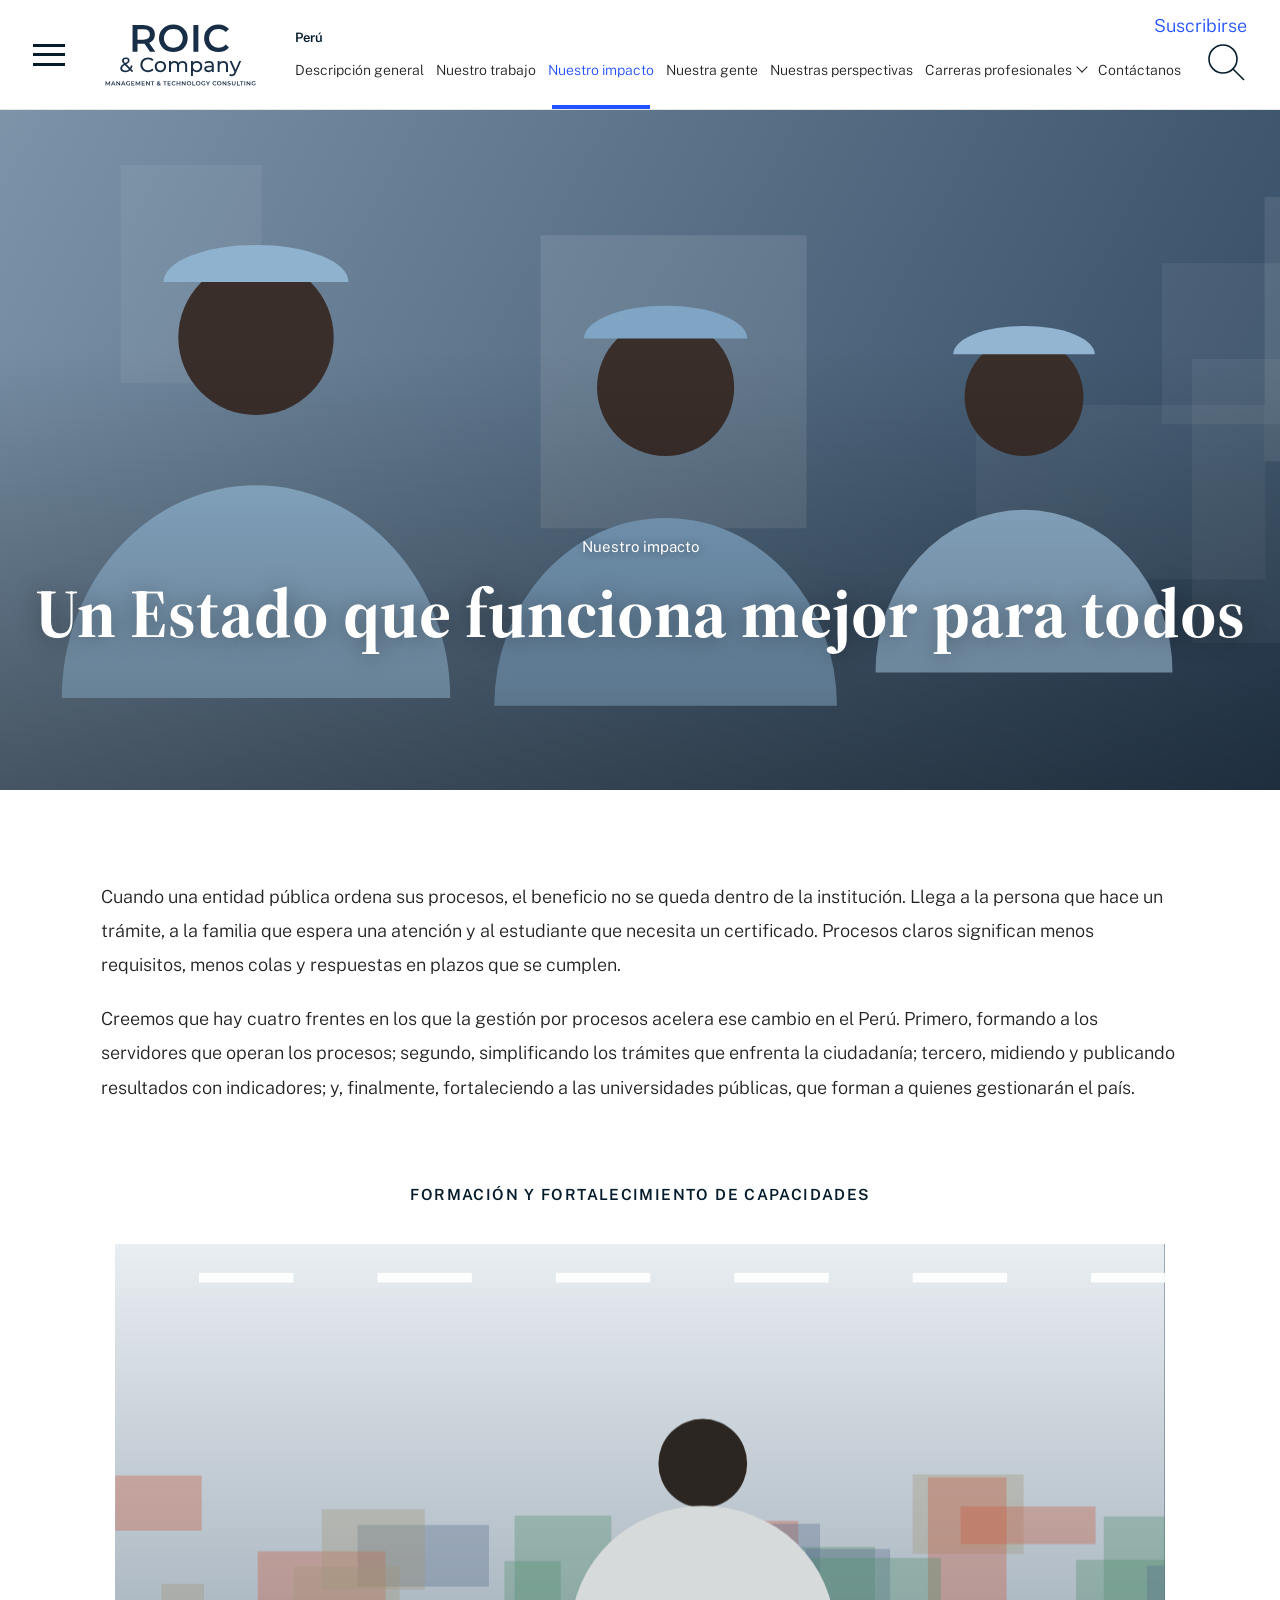
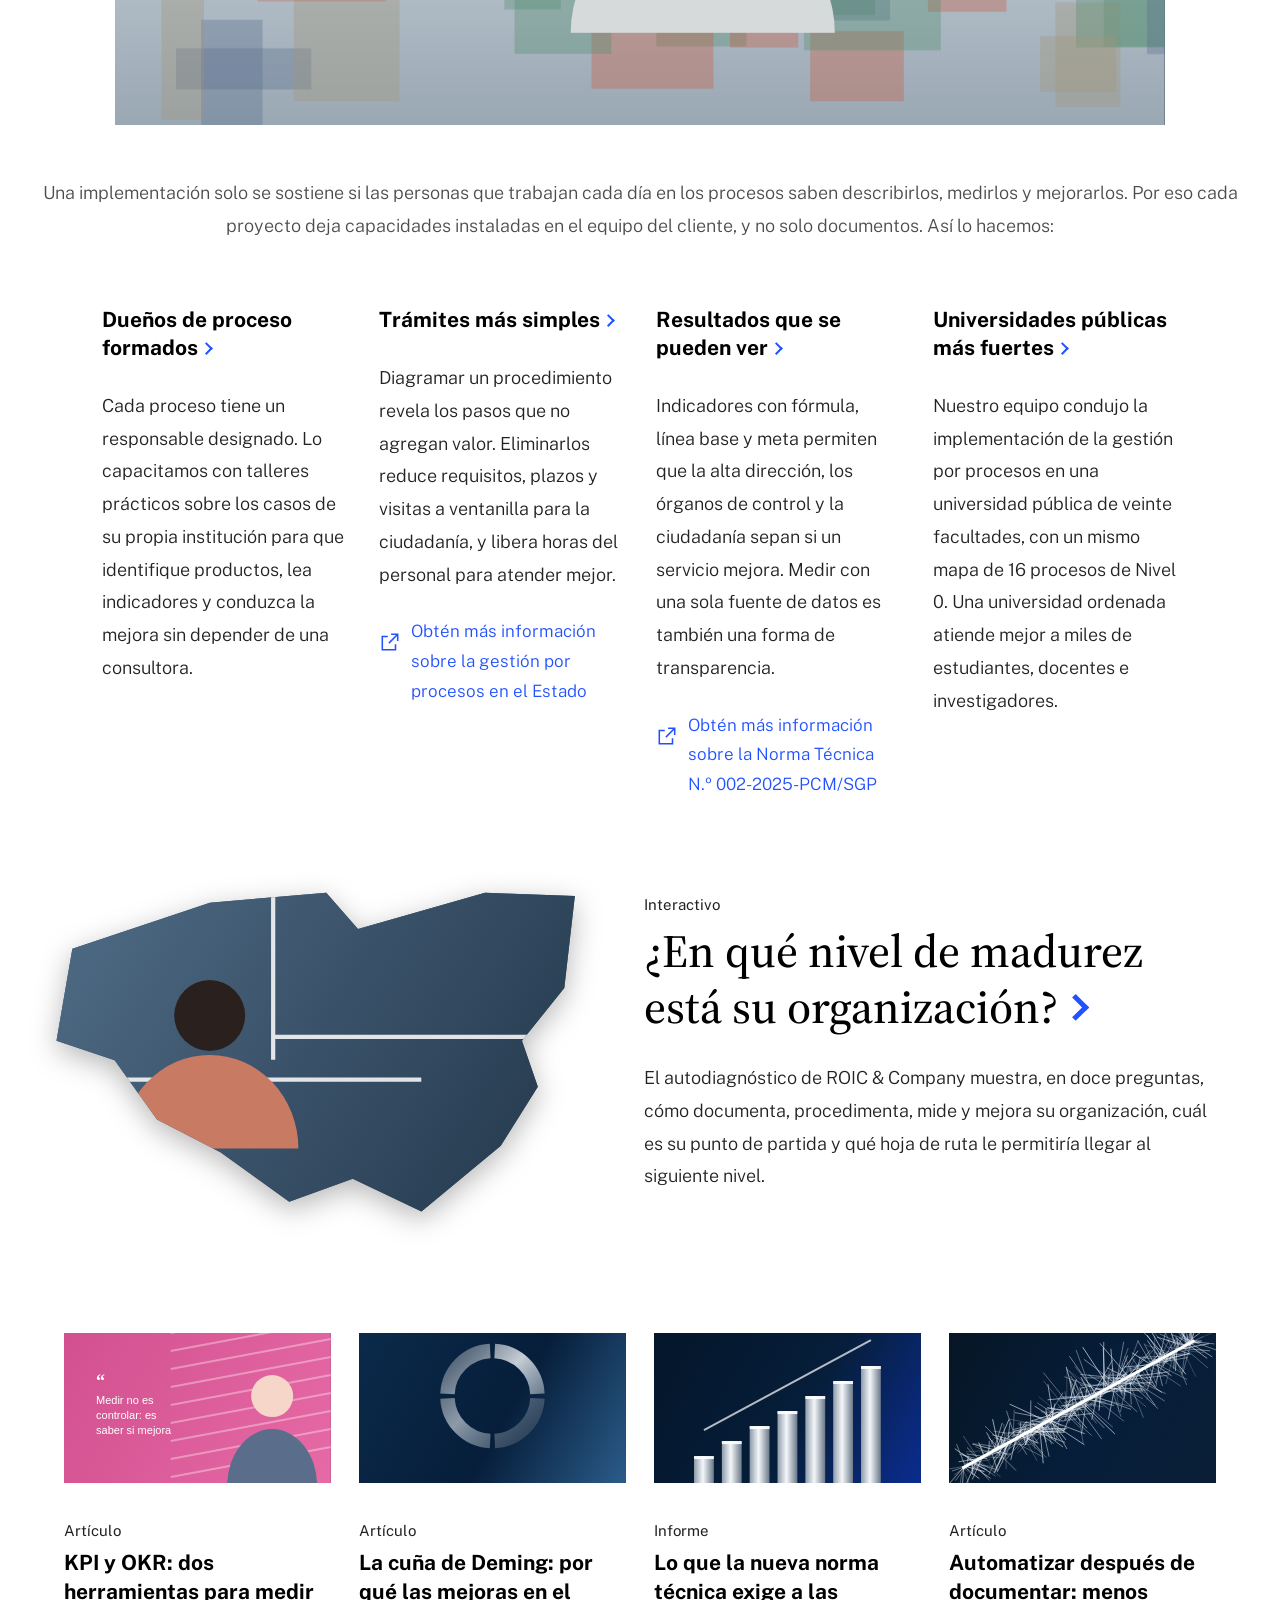
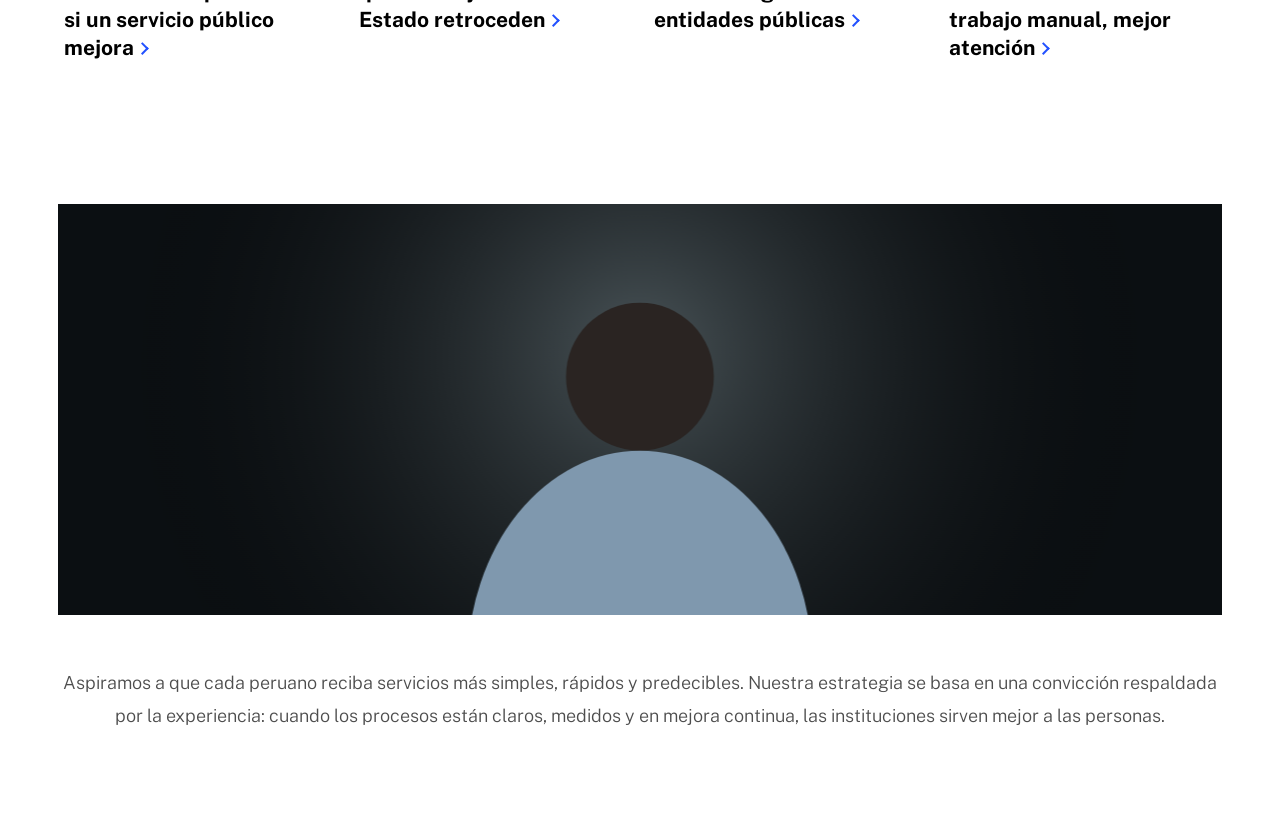
==== impacto.html @ 3f9416e4 "Perfil de cada integrante del equipo y apellidos corregidos - persona.html?p=<id>: página de perfil " ====
<!doctype html>
<html lang="es">
<head>
<meta charset="utf-8">
<meta name="viewport" content="width=device-width,initial-scale=1,viewport-fit=cover">
<title>Nuestro impacto · ROIC &amp; Company</title>
<meta name="description" content="ROIC &amp; Company, Management &amp; Technology Consulting: gestión por procesos para entidades públicas y empresas privadas en el Perú. Documentar, procedimentar, medir y mejorar.">
<meta name="theme-color" content="#FFFFFF">
<meta property="og:type" content="website">
<meta property="og:image" content="media/roic-logo.png">
<meta property="og:locale" content="es_PE">
<meta property="og:title" content="ROIC &amp; Company Group in the Perú">
<meta property="og:description" content="Gestión por procesos para entidades públicas y empresas privadas en el Perú.">
<link rel="icon" type="image/svg+xml" href="media/roic-icono.svg">
<link rel="icon" type="image/png" sizes="256x256" href="media/roic-icono.png">
<link rel="apple-touch-icon" href="media/roic-icono.png">
<link rel="preconnect" href="https://fonts.googleapis.com">
<link rel="preconnect" href="https://fonts.gstatic.com" crossorigin>
<link rel="stylesheet" href="https://fonts.googleapis.com/css2?family=Source+Serif+4:opsz,wght@8..60,400;8..60,600;8..60,700&family=Public+Sans:wght@300;400;500;600;700&display=swap">
<style>
/* Layout: corporate overview page. White sticky header with country label and section tabs; full-bleed video hero; centered intro; feature story; four-card row; people grid on grey. Single light look by design. */
:root{
  --ink:#051C2C; --text:#222222; --muted:#4D4D4D; --line:#E6E6E6;
  --blue:#2251FF; --grey:#F0F0F0; --white:#FFFFFF;
  --serif:"Source Serif 4",Georgia,"Times New Roman",serif;
  --sans:"Public Sans","Helvetica Neue",Arial,sans-serif;
  --hdr:110px;
  color-scheme:light;
}
*,*::before,*::after{box-sizing:border-box}
html{scroll-behavior:smooth;scroll-padding-top:var(--hdr)}
body{margin:0;background:var(--white);color:var(--text);font-family:var(--sans);font-size:18px;line-height:1.6;-webkit-font-smoothing:antialiased}
a{color:inherit;text-decoration:none}
h1,h2,h3,p{margin:0}
ul{margin:0;padding:0;list-style:none}
button{font:inherit;color:inherit;background:none;border:0;cursor:pointer;padding:0}
img{max-width:100%;display:block}
[hidden]{display:none!important}
:focus-visible{outline:2px solid var(--blue);outline-offset:3px}
.vh{position:absolute!important;width:1px;height:1px;overflow:hidden;clip:rect(0 0 0 0);white-space:nowrap}
.chev-r{display:inline-block;width:.42em;height:.42em;border-top:.13em solid var(--blue);border-right:.13em solid var(--blue);transform:rotate(45deg);margin-left:.18em;vertical-align:.12em}

/* ---------- Header ---------- */
.hdr{position:sticky;top:env(safe-area-inset-top,0px);z-index:50;background:var(--white);height:var(--hdr);border-bottom:1px solid var(--line)}
.hdr-in{height:100%;display:flex;align-items:stretch;padding-inline:clamp(16px,2.6vw,40px);gap:clamp(16px,3vw,56px)}
.burger{align-self:center;width:32px;height:22px;position:relative;flex:0 0 32px}
.burger span,.burger::before,.burger::after{content:"";position:absolute;left:0;right:0;height:3px;background:var(--ink)}
.burger::before{top:0}.burger span{top:9.5px}.burger::after{bottom:0}
.logo{align-self:center;font-family:var(--serif);font-weight:500;color:var(--ink);line-height:.98;font-size:29px;letter-spacing:-.01em;flex:0 0 auto}
.logo span{display:block}
.logo span+span{padding-left:.9em}
.nav{display:flex;flex-direction:column;justify-content:flex-end;min-width:0}
.country{font-size:13px;font-weight:600;color:var(--ink);margin-bottom:6px}
.tabs{display:flex;gap:clamp(14px,2vw,30px)}
.tabs>li{position:relative}
.tabs a,.tabs>li>button{display:inline-flex;align-items:center;gap:6px;padding:4px 0 28px;font-size:18px;font-weight:300;color:var(--text);white-space:nowrap;position:relative}
.tabs a:hover,.tabs>li>button:hover{color:var(--blue)}
.tabs a[aria-current="page"]{color:var(--blue)}
.tabs a[aria-current="page"]::after{content:"";position:absolute;left:4px;right:4px;bottom:0;height:4px;background:var(--blue)}
.dn{width:8px;height:8px;border-right:1.4px solid currentColor;border-bottom:1.4px solid currentColor;transform:translateY(-3px) rotate(45deg)}
.drop{position:absolute;top:100%;left:0;background:var(--white);border:1px solid var(--line);box-shadow:0 12px 30px rgba(0,0,0,.12);min-width:240px;padding:10px 0}
.drop a{display:block;padding:10px 20px;font-size:16px}
.drop a:hover{background:var(--grey)}
.util{margin-left:auto;display:flex;flex-direction:column;align-items:flex-end;justify-content:space-between;padding-block:12px 18px}
.util .acct{font-size:18px;color:var(--blue);font-weight:300}
.util .acct a:hover{text-decoration:underline}
.search-btn svg{width:42px;height:42px;stroke:var(--ink);stroke-width:1.6;fill:none}
@media (max-width:1660px){.tabs{gap:16px}.tabs a,.tabs>li>button{font-size:15.5px}}
@media (max-width:1460px){.tabs{gap:12px}.tabs a,.tabs>li>button{font-size:14px}}
@media (max-width:1279px){.nav,.util .acct{display:none}:root{--hdr:84px}.util{justify-content:center}.search-btn svg{width:32px;height:32px}.logo{font-size:25px}}

/* side menu */
.side{position:fixed;inset:0;z-index:80;display:flex}
.side-panel{width:min(420px,100%);height:100%;overflow-y:auto;background:var(--white);padding:28px clamp(20px,3vw,40px) 40px;box-shadow:20px 0 60px rgba(0,0,0,.2)}
.side-scrim{flex:1;background:rgba(5,28,44,.5)}
.side-x{font-size:34px;line-height:1;color:var(--ink);margin-bottom:24px}
.side h2{font-size:13px;font-weight:600;letter-spacing:.12em;text-transform:uppercase;color:var(--muted);margin:26px 0 8px}
.side a{display:block;padding:9px 0;font-size:20px;font-weight:300;border-bottom:1px solid var(--line)}
.side a:hover{color:var(--blue)}

/* search */
.srch{position:fixed;inset:0;z-index:90;background:rgba(255,255,255,.98);padding:clamp(24px,6vw,80px) clamp(16px,6vw,120px);overflow-y:auto}
.srch-top{display:flex;gap:16px;align-items:center;border-bottom:2px solid var(--ink);max-width:1000px;margin-inline:auto}
.srch input{flex:1;min-width:0;border:0;outline:0;font:400 clamp(26px,4vw,44px)/1.3 var(--serif);color:var(--ink);padding:10px 0;background:transparent}
.srch-x{font-size:40px;line-height:1;color:var(--ink)}
.srch ul{max-width:1000px;margin:24px auto 0;display:grid;gap:4px}
.srch li a{display:block;padding:14px 0;border-bottom:1px solid var(--line)}
.srch li a b{display:block;font:600 22px/1.3 var(--serif);color:var(--ink)}
.srch li a span{font-size:15px;color:var(--muted)}
.srch li a:hover b{color:var(--blue)}
.srch .none{max-width:1000px;margin:24px auto 0;color:var(--muted)}

/* ---------- Hero ---------- */
.hero{position:relative;height:calc(100vh - var(--hdr));min-height:520px;max-height:960px;overflow:hidden;color:#fff;
  background:#0B2A3C linear-gradient(160deg,#173F57 0%,#0B2A3C 45%,#051C2C 100%)}
.hero video{position:absolute;inset:0;width:100%;height:100%;object-fit:cover}
.hero::after{content:"";position:absolute;inset:0;background:linear-gradient(180deg,rgba(0,0,0,.05) 30%,rgba(0,0,0,.42) 100%);pointer-events:none}
.hero-txt{position:absolute;left:0;right:0;bottom:clamp(80px,11vh,120px);z-index:1;text-align:center;padding-inline:16px}
.hero-txt p{font-size:clamp(15px,1.2vw,18px);font-weight:400;text-shadow:0 1px 8px rgba(0,0,0,.4)}
.hero-txt h1{font-family:var(--serif);font-weight:700;font-size:clamp(52px,7vw,104px);line-height:1.06;letter-spacing:-.01em;margin-top:6px;text-shadow:0 2px 24px rgba(0,0,0,.35)}
.down{position:absolute;left:clamp(16px,10.5vw,190px);bottom:clamp(40px,7vh,64px);z-index:1;width:44px;height:52px}
.down svg{width:100%;height:100%;stroke:#fff;stroke-width:3;fill:none;stroke-linecap:round}
.pause{position:absolute;right:clamp(16px,2.2vw,40px);bottom:clamp(20px,4vh,40px);z-index:2;width:44px;height:44px;border-radius:50%;background:var(--blue);display:grid;place-items:center}
.pause i{display:block;width:14px;height:16px;border-left:5px solid #fff;border-right:5px solid #fff}
.pause.play i{width:0;height:0;border-left:15px solid #fff;border-top:9px solid transparent;border-bottom:9px solid transparent;border-right:0;margin-left:4px}
.pause .tip{position:absolute;right:-4px;bottom:calc(100% + 14px);background:#fff;color:var(--ink);font-size:20px;font-weight:300;white-space:nowrap;padding:12px 24px;opacity:0;transform:translateY(4px);transition:opacity .2s,transform .2s;pointer-events:none}
.pause .tip::after{content:"";position:absolute;right:18px;top:100%;border:8px solid transparent;border-top-color:#fff}
.pause:hover .tip,.pause:focus-visible .tip{opacity:1;transform:none}

/* ---------- Intro ---------- */
.intro{padding:clamp(48px,6vw,64px) 16px clamp(64px,8vw,110px)}
.intro p{max-width:1070px;margin-inline:auto;font-size:clamp(18px,1.45vw,21px);line-height:1.9;font-weight:300;color:var(--text)}

/* ---------- Feature ---------- */
.label{text-align:center;font-size:clamp(15px,1.2vw,18px);font-weight:600;letter-spacing:.09em;text-transform:uppercase;color:var(--ink);margin-bottom:clamp(36px,4vw,56px)}
.feat{max-width:1560px;margin-inline:auto;padding-inline:clamp(16px,5vw,90px);display:grid;grid-template-columns:minmax(0,1fr) minmax(0,1fr);gap:clamp(24px,2.5vw,40px);align-items:start}
.media{position:relative;background:#173F57 linear-gradient(135deg,#2B5B78,#0B2A3C);aspect-ratio:745/430;overflow:hidden;max-width:100%}
.media img{position:absolute;inset:0;width:100%;height:100%;object-fit:cover}
.media .ph{position:absolute;inset:0;display:grid;place-items:center;color:rgba(255,255,255,.85);font-family:var(--serif);font-size:clamp(20px,2vw,30px);text-align:center;padding:16px}
.kind{font-size:15px;color:var(--text);margin-bottom:6px}
.feat h2{font-family:var(--serif);font-weight:700;font-size:clamp(34px,3.6vw,56px);line-height:1.2;color:#000}
.feat h2 a:hover{text-decoration:underline;text-decoration-thickness:2px;text-underline-offset:6px}

/* ---------- Cards ---------- */
.cards{max-width:1600px;margin:clamp(56px,6vw,90px) auto 0;padding:0 clamp(16px,5vw,96px) clamp(72px,8vw,110px);display:grid;grid-template-columns:repeat(4,minmax(0,1fr));gap:clamp(16px,2.2vw,40px)}
.card{padding:20px;margin:-20px;transition:box-shadow .25s;background:var(--white);display:flex;flex-direction:column}
.card:hover,.card.hl{box-shadow:0 6px 30px rgba(0,0,0,.12)}
.card .media{aspect-ratio:352/198}
.card .media .ph{font-size:clamp(17px,1.4vw,22px)}
.card .kind{margin-top:36px}
.card h3{font-family:var(--sans);font-weight:700;font-size:clamp(21px,1.6vw,26px);line-height:1.35;color:#000}
.card h3 a:hover{text-decoration:underline;text-underline-offset:4px}
.card p.sum{margin-top:22px;font-size:clamp(18px,1.3vw,21px);font-weight:300;line-height:1.9;color:var(--text)}

/* ---------- People ---------- */
.people{background:var(--grey);padding:clamp(48px,5vw,64px) clamp(16px,4.5vw,72px) clamp(64px,7vw,96px)}
.people .label{margin-bottom:clamp(32px,4vw,56px)}
.pgrid{max-width:1530px;margin-inline:auto;display:grid;grid-template-columns:repeat(2,minmax(0,1fr));gap:5px}
.person{background:var(--white);padding:clamp(28px,3vw,50px) clamp(20px,2.6vw,40px);display:grid;grid-template-columns:160px minmax(0,1fr);gap:clamp(20px,2vw,30px);align-items:start;transition:box-shadow .25s;position:relative}
.person:hover{box-shadow:0 8px 40px rgba(0,0,0,.14);z-index:1}
.avatar{width:160px;height:160px;border-radius:50%;overflow:hidden;background:#DCE3EA;position:relative;display:grid;place-items:center;font-family:var(--serif);font-weight:600;font-size:52px;color:var(--ink)}
.avatar img{position:absolute;inset:0;width:100%;height:100%;object-fit:cover}
.person h3{font-family:var(--serif);font-weight:700;font-size:clamp(28px,2.4vw,36px);line-height:1.15;color:#000;margin-top:2px}
.role{font-size:16px;font-weight:600;color:#000;margin-top:14px;line-height:1.55}
.person hr{width:76px;border:0;border-top:1px solid #CCC;margin:12px 0 18px}
.bio{font-size:16px;font-weight:300;color:var(--muted);line-height:1.6}
.soc{display:flex;gap:20px;margin-top:28px}
.soc a{width:40px;height:40px;border-radius:50%;background:#000;display:grid;place-items:center}
.soc a:hover{background:var(--blue)}
.soc svg{width:20px;height:20px;fill:none;stroke:#fff;stroke-width:1.5}
.soc svg.in{fill:#fff;stroke:none}

@media (max-width:1100px){.cards{grid-template-columns:repeat(2,minmax(0,1fr));row-gap:56px}}
@media (max-width:900px){.feat{grid-template-columns:minmax(0,1fr)}.pgrid{grid-template-columns:minmax(0,1fr)}}
@media (max-width:620px){.cards{grid-template-columns:minmax(0,1fr)}.person{grid-template-columns:minmax(0,1fr)}.avatar{width:120px;height:120px;font-size:40px}.card{margin:-12px;padding:12px}}
@media (max-width:620px){.hero-txt{bottom:120px}.down{bottom:36px;width:34px;height:42px}}
@media (prefers-reduced-motion:reduce){html{scroll-behavior:auto}*{transition:none!important}}

/* ---------- Nuestro trabajo ---------- */
.art{position:absolute;inset:0;width:100%;height:100%;display:block}
.wk-hero{position:relative;height:calc(100vh - var(--hdr));min-height:560px;max-height:960px;overflow:hidden;color:#fff;background:linear-gradient(110deg,#03111D 0%,#061E3A 45%,#0B2A8C 100%)}
.wk-hero video{position:absolute;inset:0;width:100%;height:100%;object-fit:cover}
.wk-txt{position:absolute;z-index:1;right:clamp(16px,10vw,186px);top:50%;transform:translateY(-46%);width:min(820px,calc(100% - 32px));text-align:right}
.wk-kick{font-size:clamp(15px,1.1vw,17px)}
.wk-txt h1{font-family:var(--serif);font-weight:700;font-size:clamp(44px,5.4vw,84px);line-height:1.15;letter-spacing:-.01em;margin-top:14px}
.wk-lead{font-size:clamp(18px,1.6vw,27px);font-weight:400;line-height:1.67;margin-top:18px}
.wk-down{display:inline-block;width:44px;height:52px;margin:clamp(40px,7vh,72px) 108px 0 0}
.wk-down svg{width:100%;height:100%;stroke:#fff;stroke-width:3;fill:none;stroke-linecap:round}
.pause.dark{background:#000}

.areas{padding-top:clamp(40px,4vw,56px)}
.agrid{max-width:1600px;margin-inline:auto;padding-inline:clamp(16px,2vw,32px);display:grid;grid-template-columns:repeat(2,minmax(0,1fr));gap:clamp(32px,3vw,56px) 40px;padding-bottom:clamp(56px,6vw,96px)}
.acard{padding:20px;transition:box-shadow .25s;background:#fff}
.acard:hover,.acard:first-child{box-shadow:0 10px 40px rgba(0,0,0,.13)}
.agrid:hover .acard:first-child:not(:hover){box-shadow:none}
.amedia,.fmedia{position:relative;display:block;overflow:hidden;background:#061E3A}
.amedia{aspect-ratio:745/443}
.amedia img,.fmedia img,.story img{position:absolute;inset:0;width:100%;height:100%;object-fit:cover}
.acard h3,.fcard h3{font-family:var(--sans);font-weight:600;color:#000;line-height:1.6}
.acard h3{font-size:clamp(22px,1.8vw,28px);margin-top:34px}
.acard h3 a:hover,.fcard h3 a:hover{text-decoration:underline;text-underline-offset:5px}
.acard p{margin-top:24px;font-size:clamp(18px,1.3vw,21px);font-weight:300;line-height:1.7;color:var(--text)}

.stories{padding-bottom:clamp(64px,7vw,104px)}
.sgrid{max-width:1020px;margin-inline:auto;padding-inline:16px;display:grid;grid-template-columns:repeat(2,minmax(0,1fr))}
.story{position:relative;aspect-ratio:1;overflow:hidden;display:grid;place-items:center;padding:clamp(20px,5vw,70px);background:#061E3A;text-align:center}
.story::after{content:"";position:absolute;inset:0;background:rgba(3,17,29,.35);transition:background-color .3s}
.story:hover::after{background:rgba(3,17,29,.15)}
.story span{position:relative;z-index:1;font-family:var(--serif);font-weight:700;font-size:clamp(22px,2.5vw,36px);line-height:1.38;color:#fff;text-shadow:0 2px 18px rgba(0,0,0,.45)}
.story:hover span{text-decoration:underline;text-decoration-thickness:2px;text-underline-offset:6px}

.feats{max-width:1560px;margin-inline:auto;padding:0 clamp(16px,2vw,32px) 40px}
.fgrid{display:grid;grid-template-columns:repeat(3,minmax(0,1fr));gap:40px}
.fmedia{aspect-ratio:484/270}
.fcard h3{font-size:clamp(22px,1.8vw,27px);margin-top:26px}
.fcard p{margin-top:20px;font-size:clamp(18px,1.3vw,22px);font-weight:300;line-height:1.85;color:var(--text)}
.endrule{border:0;border-top:1px solid #666;margin:70px 0 0}

@media (max-width:900px){
  .wk-txt{left:16px;right:16px;width:auto;text-align:left;top:auto;bottom:40px;transform:none}
  .wk-down{margin:28px 0 0}
  .agrid,.fgrid{grid-template-columns:minmax(0,1fr)}
  .acard:first-child{box-shadow:none}
}
@media (max-width:620px){.sgrid{grid-template-columns:minmax(0,1fr)}.acard{padding:0}.acard:hover{box-shadow:none}}

/* ---------- Nuestro impacto ---------- */
.im-hero{position:relative;height:calc(100vh - var(--hdr) - 110px);min-height:460px;max-height:720px;overflow:hidden;color:#fff;background:#4D6B86}
.im-hero img{position:absolute;inset:0;width:100%;height:100%;object-fit:cover}
.im-hero::after{content:"";position:absolute;inset:0;background:linear-gradient(180deg,rgba(0,0,0,0) 35%,rgba(0,0,0,.35) 100%)}
.im-txt{position:absolute;z-index:1;left:0;right:0;bottom:clamp(90px,15vh,130px);text-align:center;padding-inline:16px}
.im-txt p{font-size:clamp(15px,1.1vw,17px);text-shadow:0 1px 8px rgba(0,0,0,.4)}
.im-txt h1{font-family:var(--serif);font-weight:700;font-size:clamp(44px,5.4vw,84px);line-height:1.38;margin-top:6px;text-shadow:0 2px 24px rgba(0,0,0,.35)}
.im-intro{max-width:1110px;margin-inline:auto;padding:clamp(56px,7vw,90px) 16px clamp(56px,6vw,96px)}
.im-intro p{font-size:clamp(18px,1.4vw,21px);font-weight:300;line-height:1.9}
.im-intro p+p{margin-top:20px}
.im-block .label{margin-bottom:clamp(28px,3vw,44px)}
.im-wide{position:relative;max-width:1530px;margin-inline:auto;aspect-ratio:1530/700;overflow:hidden;background:#33475B}
.im-wide img,.im-video video,.shape-in img{position:absolute;inset:0;width:100%;height:100%;object-fit:cover}
@media (min-width:1600px){.im-wide{margin-inline:auto}}
.im-wide{width:calc(100% - 2*clamp(16px,9vw,174px))}
.im-cap{max-width:1500px;margin:clamp(32px,4vw,56px) auto 0;padding-inline:16px;text-align:center;font-size:clamp(18px,1.4vw,22px);font-weight:300;line-height:1.85;color:var(--muted)}
.im-cols{max-width:1560px;margin-inline:auto;padding:clamp(48px,5vw,90px) clamp(16px,8vw,150px) clamp(64px,7vw,110px);display:grid;grid-template-columns:repeat(4,minmax(0,1fr));gap:clamp(24px,2.5vw,44px)}
.im-cols h3{font-family:var(--sans);font-weight:700;font-size:clamp(21px,1.6vw,27px);line-height:1.32;color:#000}
.im-cols h3 a:hover{text-decoration:underline;text-underline-offset:4px}
.im-cols p{margin-top:28px;font-size:clamp(18px,1.3vw,22px);font-weight:300;line-height:1.82;color:var(--text)}
.ext{display:flex;gap:10px;margin-top:26px;font-size:17px;font-weight:300;line-height:1.75;color:var(--blue)}
.ext svg{flex:0 0 22px;width:22px;height:22px;margin-top:14px;fill:none;stroke:var(--blue);stroke-width:1.4}
.ext:hover{text-decoration:underline}
.im-feat{max-width:1600px;margin-inline:auto;padding:0 clamp(16px,4vw,80px) clamp(40px,5vw,80px);display:grid;grid-template-columns:minmax(0,.95fr) minmax(0,1.05fr);gap:clamp(24px,5vw,80px);align-items:start}
.im-shape{filter:drop-shadow(0 8px 14px rgba(0,0,0,.28))}
.shape-in{position:relative;aspect-ratio:660/410;clip-path:polygon(4% 18%,30% 4%,52% 1%,58% 12%,82% 1%,99% 2%,97% 30%,89% 46%,92% 60%,85% 78%,70% 98%,57% 88%,45% 95%,32% 80%,20% 70%,12% 52%,1% 46%);background:#3E5872}
.im-feat .kind{margin-top:4px}
.im-feat h2{font-family:var(--serif);font-weight:500;font-size:clamp(34px,3.6vw,56px);line-height:1.2;color:#000;margin-top:4px}
.im-feat h2 a:hover{text-decoration:underline;text-decoration-thickness:2px;text-underline-offset:6px}
.im-feat-p{margin-top:28px;font-size:clamp(18px,1.4vw,22px);font-weight:300;line-height:1.82}
.im-cards{margin-top:clamp(40px,4vw,64px)}
.im-banner{padding:clamp(24px,3vw,40px) clamp(16px,4.5vw,70px) clamp(64px,7vw,110px)}
.im-video{position:relative;aspect-ratio:1530/540;overflow:hidden;background:#111}
.im-banner p{max-width:1500px;margin:clamp(32px,4vw,56px) auto 0;text-align:center;font-size:clamp(18px,1.4vw,21px);font-weight:300;line-height:1.85;color:var(--muted)}
@media (max-width:1100px){.im-cols{grid-template-columns:repeat(2,minmax(0,1fr))}}
@media (max-width:860px){.im-feat{grid-template-columns:minmax(0,1fr)}}
@media (max-width:620px){.im-cols{grid-template-columns:minmax(0,1fr)}.im-wide{width:calc(100% - 32px)}.im-video{aspect-ratio:16/9}}

.logo img{height:64px;width:auto;display:block}
.side-logo{display:block;border:0!important;padding:0 0 18px!important;margin-bottom:8px}
.side-logo img{width:240px;height:auto}
@media (max-width:1279px){.logo img{height:48px}}
</style>
</head>
<body>

<header class="hdr">
  <div class="hdr-in">
    <button type="button" class="burger" id="menu-open" aria-label="Abrir el menú" aria-expanded="false" aria-controls="side"><span></span></button>
    <a class="logo" href="index.html" aria-label="ROIC &amp; Company, inicio"><img src="media/roic-logo.svg" alt="ROIC &amp; Company · Management &amp; Technology Consulting" width="598" height="250"></a>
    <nav class="nav" aria-label="ROIC &amp; Company Group in the Perú">
      <p class="country">Perú</p>
      <ul class="tabs">
        <li><a href="index.html">Descripción general</a></li>
        <li><a href="trabajo.html">Nuestro trabajo</a></li>
        <li><a href="impacto.html" aria-current="page">Nuestro impacto</a></li>
        <li><a href="index.html#gente">Nuestra gente</a></li>
        <li><a href="servicios.html#recursos">Nuestras perspectivas</a></li>
        <li><button type="button" id="car-btn" aria-expanded="false" aria-controls="car-drop">Carreras profesionales <span class="dn" aria-hidden="true"></span></button>
          <div class="drop" id="car-drop" hidden><a href="servicios.html#contacto">Trabaja con nosotros</a><a href="index.html#gente">Conoce al equipo</a></div></li>
        <li><a href="servicios.html#contacto">Contáctanos</a></li>
      </ul>
    </nav>
    <div class="util">
      <p class="acct"><a href="servicios.html#contacto">Suscribirse</a></p>
      <button type="button" class="search-btn" id="search-open" aria-label="Buscar en el sitio"><svg viewBox="0 0 42 42" aria-hidden="true"><circle cx="18" cy="18" r="14"/><path d="M28 28l11 11"/></svg></button>
    </div>
  </div>
</header>

<div class="side" id="side" hidden>
  <nav class="side-panel" aria-label="Menú">
    <button type="button" class="side-x" id="menu-close" aria-label="Cerrar el menú">×</button>
    <a class="side-logo" href="index.html" aria-label="ROIC &amp; Company, inicio"><img src="media/roic-logo.svg" alt="ROIC &amp; Company · Management &amp; Technology Consulting" width="598" height="250"></a>
    <a href="index.html">Descripción general</a>
    <a href="trabajo.html">Nuestro trabajo</a>
    <a href="impacto.html">Nuestro impacto</a>
    <a href="index.html#gente">Nuestra gente</a>
    <a href="servicios.html#recursos">Nuestras perspectivas</a>
    <a href="servicios.html#contacto">Contáctanos</a>
    <h2>Servicios</h2>
    <a href="servicios.html#documentar">Documentar</a>
    <a href="servicios.html#procedimentar">Procedimentar</a>
    <a href="servicios.html#medir">Medir</a>
    <a href="servicios.html#mejorar">Mejorar</a>
    <h2>Herramientas</h2>
    <a href="servicios.html#diagnostico">Autodiagnóstico de madurez</a>
    <a href="servicios.html#metodologia">Metodología</a>
    <a href="servicios.html#preguntas">Preguntas frecuentes</a>
  </nav>
  <div class="side-scrim" id="side-scrim"></div>
</div>

<div class="srch" id="srch" hidden role="dialog" aria-label="Buscar">
  <div class="srch-top"><label class="vh" for="q">Buscar</label><input id="q" type="search" placeholder="Buscar en ROIC &amp; Company" autocomplete="off"><button type="button" class="srch-x" id="search-close" aria-label="Cerrar la búsqueda">×</button></div>
  <ul id="srch-res"></ul>
  <p class="none" id="srch-none" hidden>No encontramos resultados. Pruebe con «indicadores», «manual» o «norma técnica».</p>
</div>

<main>
  <section class="im-hero" aria-labelledby="im-t">
    <canvas class="art" data-art="crowd" aria-hidden="true"></canvas>
    <img src="media/impacto-portada.jpg" alt="" onerror="this.remove()">
    <div class="im-txt">
      <p>Nuestro impacto</p>
      <h1 id="im-t">Un Estado que funciona mejor para todos</h1>
    </div>
  </section>

  <section class="im-intro">
    <p>Cuando una entidad pública ordena sus procesos, el beneficio no se queda dentro de la institución. Llega a la persona que hace un trámite, a la familia que espera una atención y al estudiante que necesita un certificado. Procesos claros significan menos requisitos, menos colas y respuestas en plazos que se cumplen.</p>
    <p>Creemos que hay cuatro frentes en los que la gestión por procesos acelera ese cambio en el Perú. Primero, formando a los servidores que operan los procesos; segundo, simplificando los trámites que enfrenta la ciudadanía; tercero, midiendo y publicando resultados con indicadores; y, finalmente, fortaleciendo a las universidades públicas, que forman a quienes gestionarán el país.</p>
  </section>

  <section class="im-block" aria-labelledby="b1-t">
    <h2 class="label" id="b1-t">Formación y fortalecimiento de capacidades</h2>
    <div class="im-wide"><canvas class="art" data-art="workers"></canvas><img src="media/impacto-formacion.jpg" alt="" loading="lazy" onerror="this.remove()"></div>
    <p class="im-cap">Una implementación solo se sostiene si las personas que trabajan cada día en los procesos saben describirlos, medirlos y mejorarlos. Por eso cada proyecto deja capacidades instaladas en el equipo del cliente, y no solo documentos. Así lo hacemos:</p>
    <div class="im-cols">
      <article><h3><a href="servicios.html#como-trabajamos">Dueños de proceso formados<span class="chev-r" aria-hidden="true"></span></a></h3>
        <p>Cada proceso tiene un responsable designado. Lo capacitamos con talleres prácticos sobre los casos de su propia institución para que identifique productos, lea indicadores y conduzca la mejora sin depender de una consultora.</p></article>
      <article><h3><a href="servicios.html#procedimentar">Trámites más simples<span class="chev-r" aria-hidden="true"></span></a></h3>
        <p>Diagramar un procedimiento revela los pasos que no agregan valor. Eliminarlos reduce requisitos, plazos y visitas a ventanilla para la ciudadanía, y libera horas del personal para atender mejor.</p>
        <a class="ext" href="https://www.gob.pe/22194-gestion-por-procesos-en-entidades-publicas" target="_blank" rel="noopener"><svg viewBox="0 0 20 20" aria-hidden="true"><path d="M11 3h6v6M17 3l-8 8M15 12v5H3V5h5"/></svg>Obtén más información sobre la gestión por procesos en el Estado</a></article>
      <article><h3><a href="servicios.html#medir">Resultados que se pueden ver<span class="chev-r" aria-hidden="true"></span></a></h3>
        <p>Indicadores con fórmula, línea base y meta permiten que la alta dirección, los órganos de control y la ciudadanía sepan si un servicio mejora. Medir con una sola fuente de datos es también una forma de transparencia.</p>
        <a class="ext" href="https://www.gob.pe/institucion/pcm/normas-legales/6501954-002-2025-pcm-sgp" target="_blank" rel="noopener"><svg viewBox="0 0 20 20" aria-hidden="true"><path d="M11 3h6v6M17 3l-8 8M15 12v5H3V5h5"/></svg>Obtén más información sobre la Norma Técnica N.º 002-2025-PCM/SGP</a></article>
      <article><h3><a href="servicios.html#experiencia">Universidades públicas más fuertes<span class="chev-r" aria-hidden="true"></span></a></h3>
        <p>Nuestro equipo condujo la implementación de la gestión por procesos en una universidad pública de veinte facultades, con un mismo mapa de 16 procesos de Nivel 0. Una universidad ordenada atiende mejor a miles de estudiantes, docentes e investigadores.</p></article>
    </div>
  </section>

  <section class="im-feat" aria-labelledby="f-t">
    <div class="im-shape"><div class="shape-in"><canvas class="art" data-art="mosaic"></canvas><img src="media/impacto-interactivo.jpg" alt="" loading="lazy" onerror="this.remove()"></div></div>
    <div>
      <p class="kind">Interactivo</p>
      <h2 id="f-t"><a href="servicios.html#diagnostico">¿En qué nivel de madurez está su organización?<span class="chev-r" aria-hidden="true"></span></a></h2>
      <p class="im-feat-p">El autodiagnóstico de ROIC &amp; Company muestra, en doce preguntas, cómo documenta, procedimenta, mide y mejora su organización, cuál es su punto de partida y qué hoja de ruta le permitiría llegar al siguiente nivel.</p>
    </div>
  </section>

  <section class="cards im-cards" aria-label="Más lecturas">
    <article class="card">
      <a class="media" href="servicios.html#art-kpi" tabindex="-1" aria-hidden="true"><canvas class="art" data-art="pink"></canvas><img src="media/impacto-1.jpg" alt="" loading="lazy" onerror="this.remove()"></a>
      <p class="kind">Artículo</p>
      <h3><a href="servicios.html#art-kpi">KPI y OKR: dos herramientas para medir si un servicio público mejora<span class="chev-r" aria-hidden="true"></span></a></h3>
    </article>
    <article class="card">
      <a class="media" href="servicios.html#art-cuna" tabindex="-1" aria-hidden="true"><canvas class="art" data-art="wheel"></canvas><img src="media/impacto-2.jpg" alt="" loading="lazy" onerror="this.remove()"></a>
      <p class="kind">Artículo</p>
      <h3><a href="servicios.html#art-cuna">La cuña de Deming: por qué las mejoras en el Estado retroceden<span class="chev-r" aria-hidden="true"></span></a></h3>
    </article>
    <article class="card">
      <a class="media" href="servicios.html#art-nt" tabindex="-1" aria-hidden="true"><canvas class="art" data-art="bars"></canvas><img src="media/impacto-3.jpg" alt="" loading="lazy" onerror="this.remove()"></a>
      <p class="kind">Informe</p>
      <h3><a href="servicios.html#art-nt">Lo que la nueva norma técnica exige a las entidades públicas<span class="chev-r" aria-hidden="true"></span></a></h3>
    </article>
    <article class="card">
      <a class="media" href="servicios.html#art-auto" tabindex="-1" aria-hidden="true"><canvas class="art" data-art="spark"></canvas><img src="media/impacto-4.jpg" alt="" loading="lazy" onerror="this.remove()"></a>
      <p class="kind">Artículo</p>
      <h3><a href="servicios.html#art-auto">Automatizar después de documentar: menos trabajo manual, mejor atención<span class="chev-r" aria-hidden="true"></span></a></h3>
    </article>
  </section>

  <section class="im-banner" aria-label="Nuestra aspiración">
    <div class="im-video"><canvas class="art" data-art="spot"></canvas><video id="vid2" muted loop playsinline preload="metadata" aria-hidden="true"><source src="media/impacto.mp4" type="video/mp4"></video></div>
    <p>Aspiramos a que cada peruano reciba servicios más simples, rápidos y predecibles. Nuestra estrategia se basa en una convicción respaldada por la experiencia: cuando los procesos están claros, medidos y en mejora continua, las instituciones sirven mejor a las personas.</p>
  </section>
</main>

<script>
(function () {
  'use strict';

  var $ = function (s) { return document.querySelector(s); };
  function esc(t) { return String(t).replace(/[&<>"]/g, function (c) { return { '&': '&amp;', '<': '&lt;', '>': '&gt;', '"': '&quot;' }[c]; }); }


  /* ---------- Generated artwork ----------
     Each <canvas class="art" data-art="…"> draws an abstract piece in navy
     and silver. A photo with the same frame (img) covers it when present. */
  var reduce = window.matchMedia('(prefers-reduced-motion: reduce)').matches;
  function rng(seed) { return function () { seed = (seed * 16807) % 2147483647; return (seed - 1) / 2147483646; }; }
  function bg(c, w, h, a, b) {
    var g = c.createLinearGradient(0, 0, w, h);
    g.addColorStop(0, a || '#03111D'); g.addColorStop(.55, '#061E3A'); g.addColorStop(1, b || '#0B2A8C');
    c.fillStyle = g; c.fillRect(0, 0, w, h);
  }
  function sphere(c, x, y, r, light) {
    var g = c.createRadialGradient(x - r * .35, y - r * .4, r * .08, x, y, r);
    g.addColorStop(0, '#FFFFFF'); g.addColorStop(.35, light ? '#E3E8EE' : '#C9D1DA'); g.addColorStop(.8, '#6E7C8C'); g.addColorStop(1, '#2C3A4A');
    c.fillStyle = g; c.beginPath(); c.arc(x, y, r, 0, Math.PI * 2); c.fill();
  }
  function silver(c, x0, y0, x1, y1) {
    var g = c.createLinearGradient(x0, y0, x1, y1);
    g.addColorStop(0, '#5B6B7C'); g.addColorStop(.45, '#F2F5F8'); g.addColorStop(.6, '#B8C4D0'); g.addColorStop(1, '#3E4C5C');
    return g;
  }
  var ART = {
    ring: function (c, w, h, t) {
      bg(c, w, h);
      var wide = w > 900, cx = wide ? w * .15 : w * .5, cy = h * (wide ? .5 : .2), R = wide ? Math.min(h * .4, w * .2) : Math.min(h * .15, w * .3), r = R * .3;
      var pts = [], U = 34, V = 12, rot = t * .00012;
      for (var i = 0; i < U; i++) for (var j = 0; j < V; j++) {
        var u = i / U * Math.PI * 2 + rot, v = j / V * Math.PI * 2 + rot * 2.2;
        var x = (R + r * Math.cos(v)) * Math.cos(u), y = (R + r * Math.cos(v)) * Math.sin(u), z = r * Math.sin(v);
        var ty = y * Math.cos(1.05) - z * Math.sin(1.05), tz = y * Math.sin(1.05) + z * Math.cos(1.05);
        var ax = .35, px = x * Math.cos(ax) + tz * Math.sin(ax), pz = -x * Math.sin(ax) + tz * Math.cos(ax);
        var s = 900 / (900 + pz);
        pts.push([cx + px * s, cy + ty * s, pz, s]);
      }
      pts.sort(function (a, b) { return b[2] - a[2]; });
      var sr = r * .26;
      pts.forEach(function (p) { sphere(c, p[0], p[1], sr * p[3], p[2] < 0); });
    },
    cords: function (c, w, h) {
      bg(c, w, h, '#06192B', '#0A2A86'); var R = rng(7);
      c.lineWidth = 1.1;
      for (var i = 0; i < 70; i++) {
        var x0 = w * (.05 + R() * .4), y0 = -20;
        c.strokeStyle = 'rgba(225,232,240,' + (.25 + R() * .55) + ')';
        c.beginPath(); c.moveTo(x0, y0);
        var x3 = w * (.2 + R() * .8), y3 = h * (.5 + R() * .7);
        c.bezierCurveTo(x0 + w * (R() - .3) * .6, h * R() * .5, x3 - w * R() * .5, y3 - h * R() * .6, x3, y3);
        c.stroke();
        if (R() < .5) { var tt = R(); var bx = x0 + (x3 - x0) * tt, by = y0 + (y3 - y0) * tt; sphere(c, bx, by, 3 + R() * 9, true); }
      }
      sphere(c, w * .78, h * .5, 16, true);
    },
    arc: function (c, w, h) {
      bg(c, w, h, '#05182A', '#0A2B8F');
      c.lineCap = 'round';
      [[w * .62, h * .62, h * .62, 70, -2.6, .9], [w * .7, h * .55, h * .42, 34, -2.9, .2]].forEach(function (a) {
        c.strokeStyle = silver(c, a[0] - a[2], a[1] - a[2], a[0] + a[2], a[1] + a[2]); c.lineWidth = a[3] * (h / 440);
        c.beginPath(); c.arc(a[0], a[1], a[2], a[4], a[5]); c.stroke();
      });
    },
    bars: function (c, w, h) {
      bg(c, w, h, '#04162A', '#0B2C90');
      var n = 7, gap = w * .03, bw = (w * .7 - gap * (n - 1)) / n;
      for (var i = 0; i < n; i++) {
        var bh = h * (.18 + i * .1), x = w * .15 + i * (bw + gap), y = h - bh;
        var g = c.createLinearGradient(x, 0, x + bw, 0);
        g.addColorStop(0, '#8E9BAA'); g.addColorStop(.45, '#F4F7FA'); g.addColorStop(1, '#6A7888');
        c.fillStyle = g; c.fillRect(x, y, bw, bh);
        c.fillStyle = 'rgba(255,255,255,.9)'; c.fillRect(x, y, bw, 3);
      }
      c.strokeStyle = 'rgba(255,255,255,.7)'; c.lineWidth = 2; c.beginPath();
      for (var k = 0; k < n; k++) { var xx = w * .15 + k * (bw + gap) + bw / 2, yy = h - h * (.18 + k * .1) - 26; k ? c.lineTo(xx, yy) : c.moveTo(xx, yy); }
      c.stroke();
    },
    spiral: function (c, w, h) {
      bg(c, w, h, '#05172A', '#0B2C8E');
      var cx = w * .55, cy = h * .5;
      for (var i = 22; i > 0; i--) {
        var rx = i * w * .028, ry = i * h * .032, rot = i * .19;
        c.save(); c.translate(cx, cy); c.rotate(rot);
        c.strokeStyle = silver(c, -rx, -ry, rx, ry); c.lineWidth = Math.max(2, i * .9);
        c.globalAlpha = .55 + (i % 3) * .15;
        c.beginPath(); c.ellipse(0, 0, rx, ry, 0, 0, Math.PI * 2); c.stroke(); c.restore();
      }
      c.globalAlpha = 1;
    },
    moon: function (c, w, h) {
      bg(c, w, h, '#020C16', '#06203A');
      var g = c.createRadialGradient(w * .3, h * .1, 10, w * .3, h * .1, w * .7);
      g.addColorStop(0, 'rgba(160,175,190,.55)'); g.addColorStop(.6, 'rgba(90,105,120,.25)'); g.addColorStop(1, 'rgba(0,0,0,0)');
      c.fillStyle = g; c.beginPath(); c.arc(w * .3, h * .05, w * .62, 0, Math.PI * 2); c.fill();
      var R = rng(3); c.strokeStyle = 'rgba(220,230,240,.35)';
      for (var i = 0; i < 20; i++) { c.lineWidth = 1 + R() * 2; c.beginPath(); var x = w * (.08 + i * .045); c.moveTo(x, h * .2); c.quadraticCurveTo(x + R() * 20, h * .6, x - 10 + R() * 20, h * (.75 + R() * .2)); c.stroke(); for (var k = 0; k < 1 + R() * 3; k++) sphere(c, x + 2, h * (.35 + R() * .45), 4 + R() * 3, true); }
    },
    grid: function (c, w, h) {
      bg(c, w, h, '#0A1E30', '#1D3A56'); var R = rng(11);
      for (var y = 0; y < 24; y++) for (var x = 0; x < 24; x++) {
        c.fillStyle = 'rgba(210,220,232,' + (R() < .82 ? .55 : .12) + ')';
        c.fillRect(w * .06 + x * w * .037, h * .06 + y * h * .037, w * .02, h * .02);
      }
    },
    lines: function (c, w, h) {
      bg(c, w, h, '#041325', '#0A2A6E'); var R = rng(5);
      c.strokeStyle = 'rgba(200,215,230,.35)';
      for (var i = 0; i < 40; i++) { c.lineWidth = .8 + R() * 1.5; c.beginPath(); var y = h * R(); c.moveTo(0, y); c.lineTo(w, y + (R() - .5) * h * .6); c.stroke(); }
      for (var j = 0; j < 9; j++) sphere(c, w * R(), h * R(), 5 + R() * 10, true);
    },
    wheel: function (c, w, h) {
      bg(c, w, h, '#0B2A4A', '#2B5C8A');
      var cx = w * .5, cy = h * .42, R0 = Math.min(w, h) * .3;
      for (var q = 0; q < 4; q++) {
        c.strokeStyle = silver(c, cx - R0, cy - R0, cx + R0, cy + R0); c.globalAlpha = .45 + q * .12; c.lineWidth = R0 * .32;
        c.beginPath(); c.arc(cx, cy, R0, q * Math.PI / 2 + .05, (q + 1) * Math.PI / 2 - .05); c.stroke();
      }
      c.globalAlpha = 1;
    },
    levels: function (c, w, h) {
      bg(c, w, h, '#061A30', '#0C2E86');
      for (var i = 0; i < 5; i++) {
        var x = w * .12 + i * w * .16, y = h * (.78 - i * .13), bw = w * .13, bh = h * .06 + i * h * .13;
        c.fillStyle = silver(c, x, y, x + bw, y); c.globalAlpha = .45 + i * .13; c.fillRect(x, h * .84 - bh, bw, bh);
      }
      c.globalAlpha = 1; sphere(c, w * .12 + 4 * w * .16 + w * .065, h * .84 - (h * .06 + 4 * h * .13) - 26, 18, true);
    },
    spark: function (c, w, h) {
      bg(c, w, h, '#061626', '#0A1E36'); var R = rng(9);
      var x0 = w * .05, y0 = h * .9, x1 = w * .92, y1 = h * .05;
      for (var i = 0; i < 520; i++) {
        var t = R(), x = x0 + (x1 - x0) * t, y = y0 + (y1 - y0) * t, a = R() * Math.PI * 2, l = 6 + R() * 46 * (1 - Math.abs(t - .55));
        c.strokeStyle = 'rgba(235,242,250,' + (.25 + R() * .7) + ')'; c.lineWidth = .7;
        c.beginPath(); c.moveTo(x, y); c.lineTo(x + Math.cos(a) * l, y + Math.sin(a) * l); c.stroke();
      }
      c.strokeStyle = '#FFFFFF'; c.lineWidth = 3; c.beginPath(); c.moveTo(x0, y0); c.lineTo(x1, y1); c.stroke();
    },
    people: function (c, w, h) {
      bg(c, w, h, '#071C33', '#0B2C8C');
      [[.3, .62, .2], [.68, .58, .17], [.5, .7, .14]].forEach(function (p, i) {
        var x = w * p[0], y = h * p[1], r = h * p[2];
        c.globalAlpha = .75 - i * .12;
        sphere(c, x, y - r * 1.25, r * .5, true);
        c.fillStyle = silver(c, x - r, y, x + r, y); c.beginPath(); c.ellipse(x, y + r * .55, r, r * .95, 0, Math.PI, 0); c.fill();
      });
      c.globalAlpha = 1;
    }
  };

  ART.crowd = function (c, w, h) {
    var g = c.createLinearGradient(0, 0, w, h); g.addColorStop(0, '#7C93A8'); g.addColorStop(1, '#2E465E'); c.fillStyle = g; c.fillRect(0, 0, w, h);
    var R = rng(21);
    for (var k = 0; k < 6; k++) { c.fillStyle = 'rgba(255,255,255,' + (.05 + R() * .07) + ')'; c.fillRect(w * R(), h * R() * .5, w * (.1 + R() * .2), h * (.2 + R() * .3)); }
    [[.2, .62, .34, '#8FB2CF'], [.52, .66, .3, '#7FA4C4'], [.8, .64, .26, '#93B5D2']].forEach(function (p) {
      var x = w * p[0], y = h * p[1], r = Math.min(w, h * 1.6) * p[2] * .5;
      c.fillStyle = '#3A2E2A'; c.beginPath(); c.arc(x, y - r * 1.05, r * .42, 0, Math.PI * 2); c.fill();
      c.fillStyle = p[3]; c.beginPath(); c.ellipse(x, y - r * 1.35, r * .5, r * .2, 0, Math.PI, 0); c.fill();
      c.beginPath(); c.ellipse(x, y + r * .9, r * 1.05, r * 1.15, 0, Math.PI, 0); c.fill();
    });
  };
  ART.workers = function (c, w, h) {
    var g = c.createLinearGradient(0, 0, 0, h); g.addColorStop(0, '#E9EEF2'); g.addColorStop(1, '#9AA8B4'); c.fillStyle = g; c.fillRect(0, 0, w, h);
    var R = rng(31);
    for (var i = 0; i < 26; i++) { c.fillStyle = ['rgba(200,90,60,.35)', 'rgba(80,140,110,.35)', 'rgba(90,110,140,.35)', 'rgba(160,150,120,.35)'][i % 4]; c.fillRect(w * R(), h * (.45 + R() * .4), w * (.04 + R() * .1), h * (.06 + R() * .25)); }
    for (var j = 0; j < 6; j++) { c.fillStyle = 'rgba(255,255,255,.9)'; c.fillRect(w * (.08 + j * .17), h * .06, w * .09, h * .02); }
    var x = w * .56, y = h * .5, r = h * .22;
    c.fillStyle = '#2B2622'; c.beginPath(); c.arc(x, y - r * .2, r * .42, 0, Math.PI * 2); c.fill();
    c.fillStyle = '#D7DADB'; c.beginPath(); c.ellipse(x, y + r * 1.4, r * 1.25, r * 1.2, 0, Math.PI, 0); c.fill();
  };
  ART.mosaic = function (c, w, h) {
    var g = c.createLinearGradient(0, 0, w, h); g.addColorStop(0, '#506C86'); g.addColorStop(1, '#22364A'); c.fillStyle = g; c.fillRect(0, 0, w, h);
    c.strokeStyle = 'rgba(255,255,255,.85)'; c.lineWidth = Math.max(3, w * .008);
    c.beginPath(); c.moveTo(w * .42, 0); c.lineTo(w * .42, h * .52); c.moveTo(w * .42, h * .45); c.lineTo(w, h * .45); c.moveTo(0, h * .58); c.lineTo(w * .7, h * .58); c.stroke();
    var x = w * .3, y = h * .52, r = h * .3;
    c.fillStyle = '#2A211E'; c.beginPath(); c.arc(x, y - r * .45, r * .36, 0, Math.PI * 2); c.fill();
    c.fillStyle = '#C97A62'; c.beginPath(); c.ellipse(x, y + r * .9, r * .9, r * .95, 0, Math.PI, 0); c.fill();
  };
  ART.pink = function (c, w, h) {
    var g = c.createLinearGradient(0, 0, w, h); g.addColorStop(0, '#D2508F'); g.addColorStop(1, '#E66AA6'); c.fillStyle = g; c.fillRect(0, 0, w, h);
    c.strokeStyle = 'rgba(255,255,255,.35)'; c.lineWidth = 2; for (var i = 0; i < 9; i++) { c.beginPath(); c.moveTo(w * .4, h * (i * .12)); c.lineTo(w, h * (i * .12 - .2)); c.stroke(); }
    c.fillStyle = '#fff'; c.font = '600 ' + Math.round(h * .12) + 'px Georgia,serif'; c.fillText('“', w * .12, h * .36);
    c.font = '500 ' + Math.round(h * .07) + 'px Arial,sans-serif'; ['Medir no es', 'controlar: es', 'saber si mejora'].forEach(function (t, k) { c.fillText(t, w * .12, h * (.47 + k * .1)); });
    c.fillStyle = '#F6D6C8'; c.beginPath(); c.arc(w * .78, h * .42, h * .14, 0, Math.PI * 2); c.fill();
    c.fillStyle = '#5A6E8C'; c.beginPath(); c.ellipse(w * .78, h * 1.02, h * .3, h * .38, 0, Math.PI, 0); c.fill();
  };
  ART.spot = function (c, w, h) {
    c.fillStyle = '#0B0F12'; c.fillRect(0, 0, w, h);
    var g = c.createRadialGradient(w * .5, h * .35, 10, w * .5, h * .4, w * .45); g.addColorStop(0, 'rgba(120,135,140,.55)'); g.addColorStop(1, 'rgba(0,0,0,0)'); c.fillStyle = g; c.fillRect(0, 0, w, h);
    var x = w * .5, r = h * .2;
    c.fillStyle = '#2A2422'; c.beginPath(); c.arc(x, h * .42, r * .9, 0, Math.PI * 2); c.fill();
    c.fillStyle = '#7F98AE'; c.beginPath(); c.ellipse(x, h * 1.12, r * 2.1, h * .52, 0, Math.PI, 0); c.fill();
  };
  var canvases = Array.prototype.slice.call(document.querySelectorAll('canvas.art'));
  function draw(cv, t) {
    var r = cv.getBoundingClientRect(), dpr = Math.min(window.devicePixelRatio || 1, 2);
    if (!r.width || !r.height) return;
    var W = Math.round(r.width * dpr), H = Math.round(r.height * dpr);
    if (cv.width !== W || cv.height !== H) { cv.width = W; cv.height = H; }
    var c = cv.getContext('2d'); c.setTransform(dpr, 0, 0, dpr, 0, 0);
    ART[cv.getAttribute('data-art')](c, r.width, r.height, t || 0);
  }
  function drawAll() { canvases.forEach(function (cv) { draw(cv, 0); }); }
  drawAll();
  var rt; window.addEventListener('resize', function () { clearTimeout(rt); rt = setTimeout(drawAll, 120); });

  var v2 = document.getElementById('vid2');
  v2.querySelector('source').addEventListener('error', function () { v2.hidden = true; });
  if (v2.networkState === 3 || v2.error) v2.hidden = true;
  else if (!reduce) { var pp = v2.play(); if (pp && pp.catch) pp.catch(function () {}); }

  /* ---------- Menus ---------- */
  var side = $('#side'), openBtn = $('#menu-open');
  function setSide(o) { side.hidden = !o; openBtn.setAttribute('aria-expanded', String(o)); document.body.style.overflow = o ? 'hidden' : ''; if (o) $('#menu-close').focus(); else openBtn.focus(); }
  openBtn.addEventListener('click', function () { setSide(true); });
  $('#menu-close').addEventListener('click', function () { setSide(false); });
  $('#side-scrim').addEventListener('click', function () { setSide(false); });
  side.addEventListener('click', function (e) { if (e.target.closest('a')) { side.hidden = true; openBtn.setAttribute('aria-expanded', 'false'); document.body.style.overflow = ''; } });

  var carBtn = $('#car-btn'), carDrop = $('#car-drop');
  carBtn.addEventListener('click', function (e) { e.stopPropagation(); var o = carDrop.hidden; carDrop.hidden = !o; carBtn.setAttribute('aria-expanded', String(o)); });
  document.addEventListener('click', function (e) { if (!carDrop.hidden && !carDrop.contains(e.target)) { carDrop.hidden = true; carBtn.setAttribute('aria-expanded', 'false'); } });

  /* ---------- Search ---------- */
  var IDX = [
    ['Documentar', 'Inventario de productos, mapa de procesos y fichas de caracterización', 'servicios.html#documentar'],
    ['Procedimentar', 'Procedimientos en BPMN 2.0, manual de procedimientos (MAPRO) y matrices RACI', 'servicios.html#procedimentar'],
    ['Medir', 'Indicadores, KPI y OKR, línea base, metas y tableros de control', 'servicios.html#medir'],
    ['Mejorar', 'Rediseño, Lean, simplificación administrativa, automatización y plan de mejora', 'servicios.html#mejorar'],
    ['Metodología', 'Ciclo de Deming PHVA y Norma Técnica N.º 002-2025-PCM/SGP', 'servicios.html#metodologia'],
    ['Sectores', 'Sector público, sector privado y educación superior', 'servicios.html#sectores'],
    ['Experiencia', 'Universidad pública con 20 facultades y 16 procesos de Nivel 0', 'servicios.html#experiencia'],
    ['Autodiagnóstico de madurez', 'Doce preguntas, nivel de madurez y hoja de ruta', 'servicios.html#diagnostico'],
    ['La norma técnica en cinco puntos', 'NT N.º 002-2025-PCM/SGP, entidades públicas, guía práctica', 'servicios.html#art-nt'],
    ['Cinco errores que frenan una implementación', 'Gestión de proyectos, aprobadores, codificación', 'servicios.html#art-errores'],
    ['Cómo medir el avance sin engañarse', 'Fórmula de avance, conformes, observados', 'servicios.html#art-avance'],
    ['KPI y OKR', 'Indicadores y objetivos trimestrales', 'servicios.html#art-kpi'],
    ['Automatizar después de documentar', 'Automatización de procesos', 'servicios.html#art-auto'],
    ['La cuña de Deming', 'Por qué las mejoras retroceden', 'servicios.html#art-cuna'],
    ['Cómo trabajamos', 'Modalidades: proyecto integral, por fase, acompañamiento, formación, tecnología', 'servicios.html#como-trabajamos'],
    ['Preguntas frecuentes', 'Costos, plazos, ISO 9001, herramientas, confidencialidad', 'servicios.html#preguntas'],
    ['Contáctanos', 'Solicitar una propuesta', 'servicios.html#contacto'],
    ['Nuestra gente', 'José Antonio Chumacero, Álvaro Rojas, Isabel Flores, Oriol Romero, Luis Balarezo', 'index.html#gente'],
    ['José Antonio Chumacero Calle', 'Gerente general · Doctor en Economía', 'persona.html?p=chumacero'],
    ['Álvaro Rojas Carnero', 'Subgerente · Coordinación de proyectos', 'persona.html?p=rojas'],
    ['Isabel Flores Huamani', 'Especialista en automatización de procesos', 'persona.html?p=flores'],
    ['Oriol Romero Saavedra', 'Especialista en indicadores, KPI y OKR', 'persona.html?p=romero'],
    ['Luis Balarezo', 'Desarrollador full stack, especialidad backend', 'persona.html?p=balarezo']
  ];
  var srch = $('#srch'), q = $('#q'), res = $('#srch-res'), none = $('#srch-none'), sBtn = $('#search-open');
  function norm(t) { return t.toLowerCase().normalize('NFD').replace(/[̀-ͯ]/g, ''); }
  function render() {
    var v = norm(q.value.trim());
    var hits = IDX.filter(function (r) { return !v || norm(r[0] + ' ' + r[1]).indexOf(v) > -1; });
    res.innerHTML = hits.map(function (r) { return '<li><a href="' + r[2] + '"><b>' + esc(r[0]) + '</b><span>' + esc(r[1]) + '</span></a></li>'; }).join('');
    none.hidden = hits.length > 0;
  }
  function setSearch(o) { srch.hidden = !o; document.body.style.overflow = o ? 'hidden' : ''; if (o) { render(); q.focus(); } else sBtn.focus(); }
  sBtn.addEventListener('click', function () { setSearch(true); });
  $('#search-close').addEventListener('click', function () { setSearch(false); });
  q.addEventListener('input', render);
  srch.addEventListener('click', function (e) { if (e.target.closest('a')) { srch.hidden = true; document.body.style.overflow = ''; } });

  document.addEventListener('keydown', function (e) {
    if (e.key !== 'Escape') return;
    if (!srch.hidden) setSearch(false);
    else if (!side.hidden) setSide(false);
    else if (!carDrop.hidden) { carDrop.hidden = true; carBtn.setAttribute('aria-expanded', 'false'); carBtn.focus(); }
  });
})();
</script>
</body>
</html>
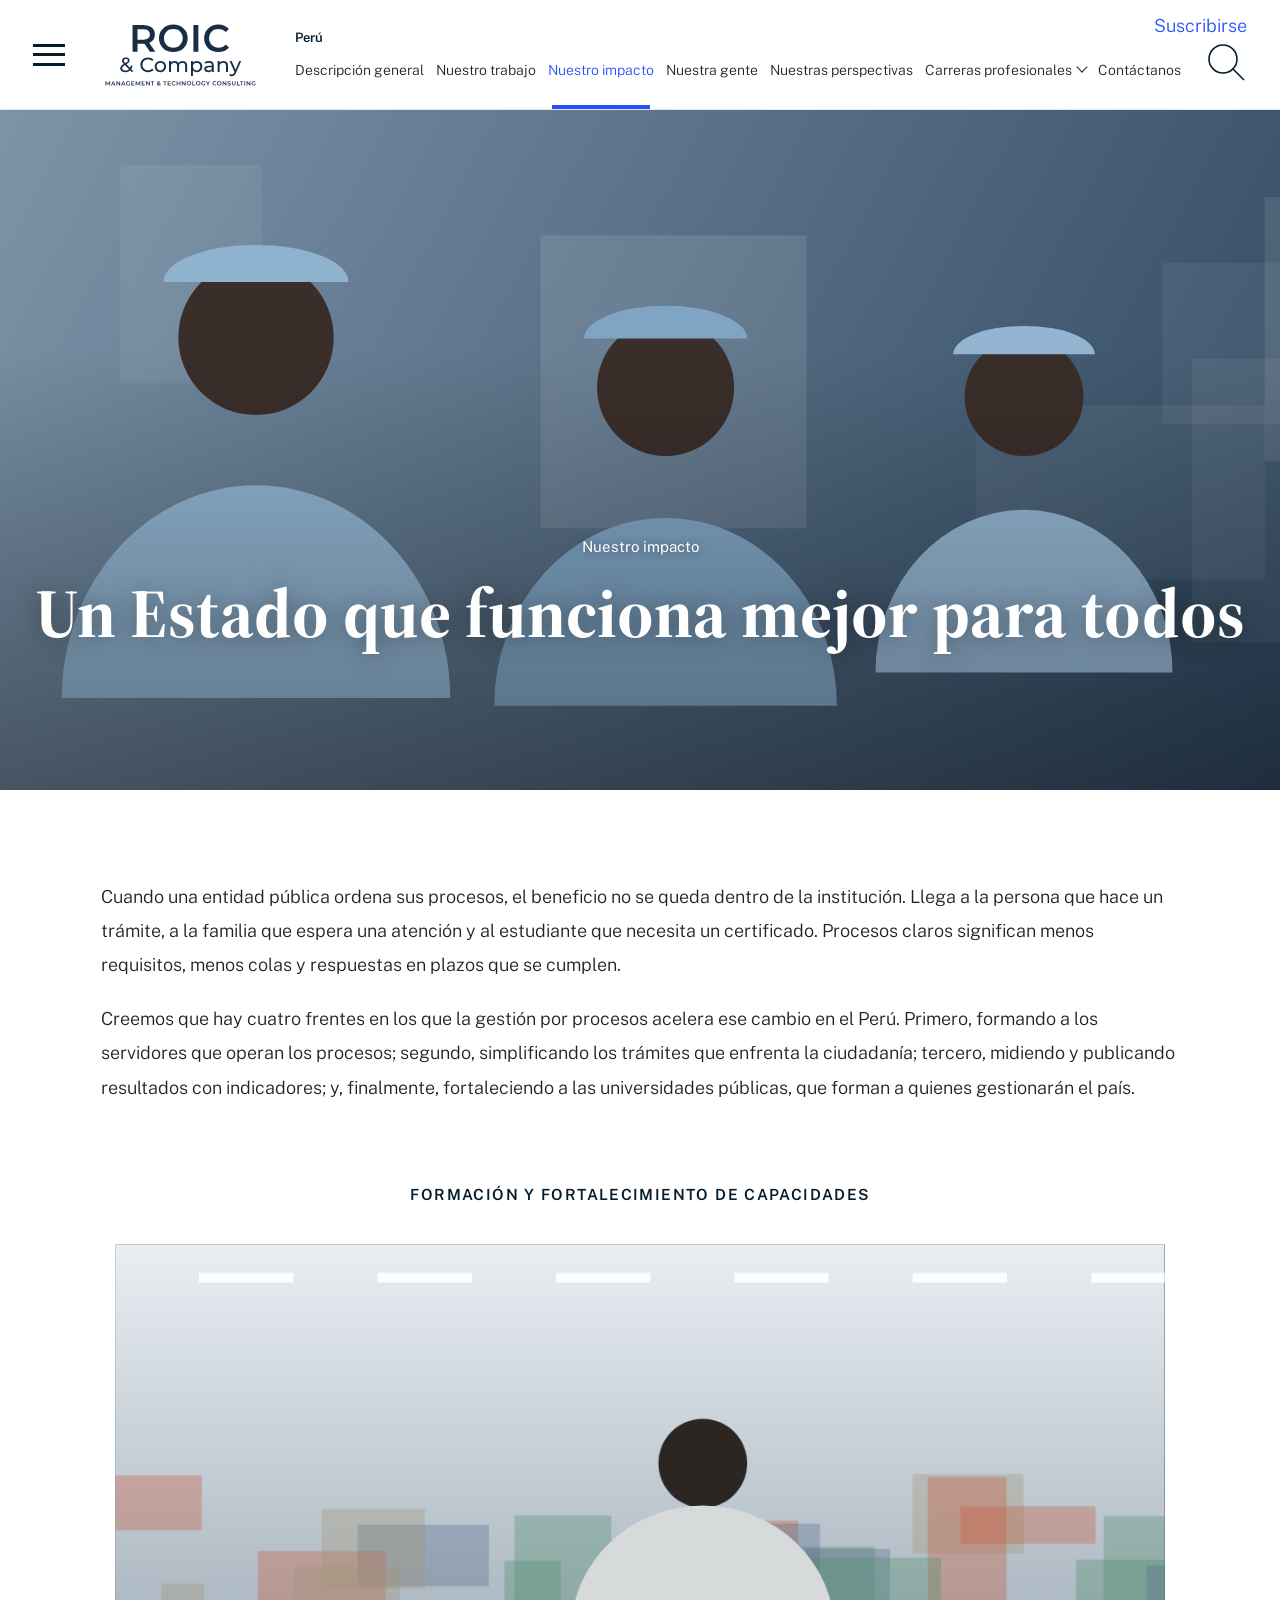
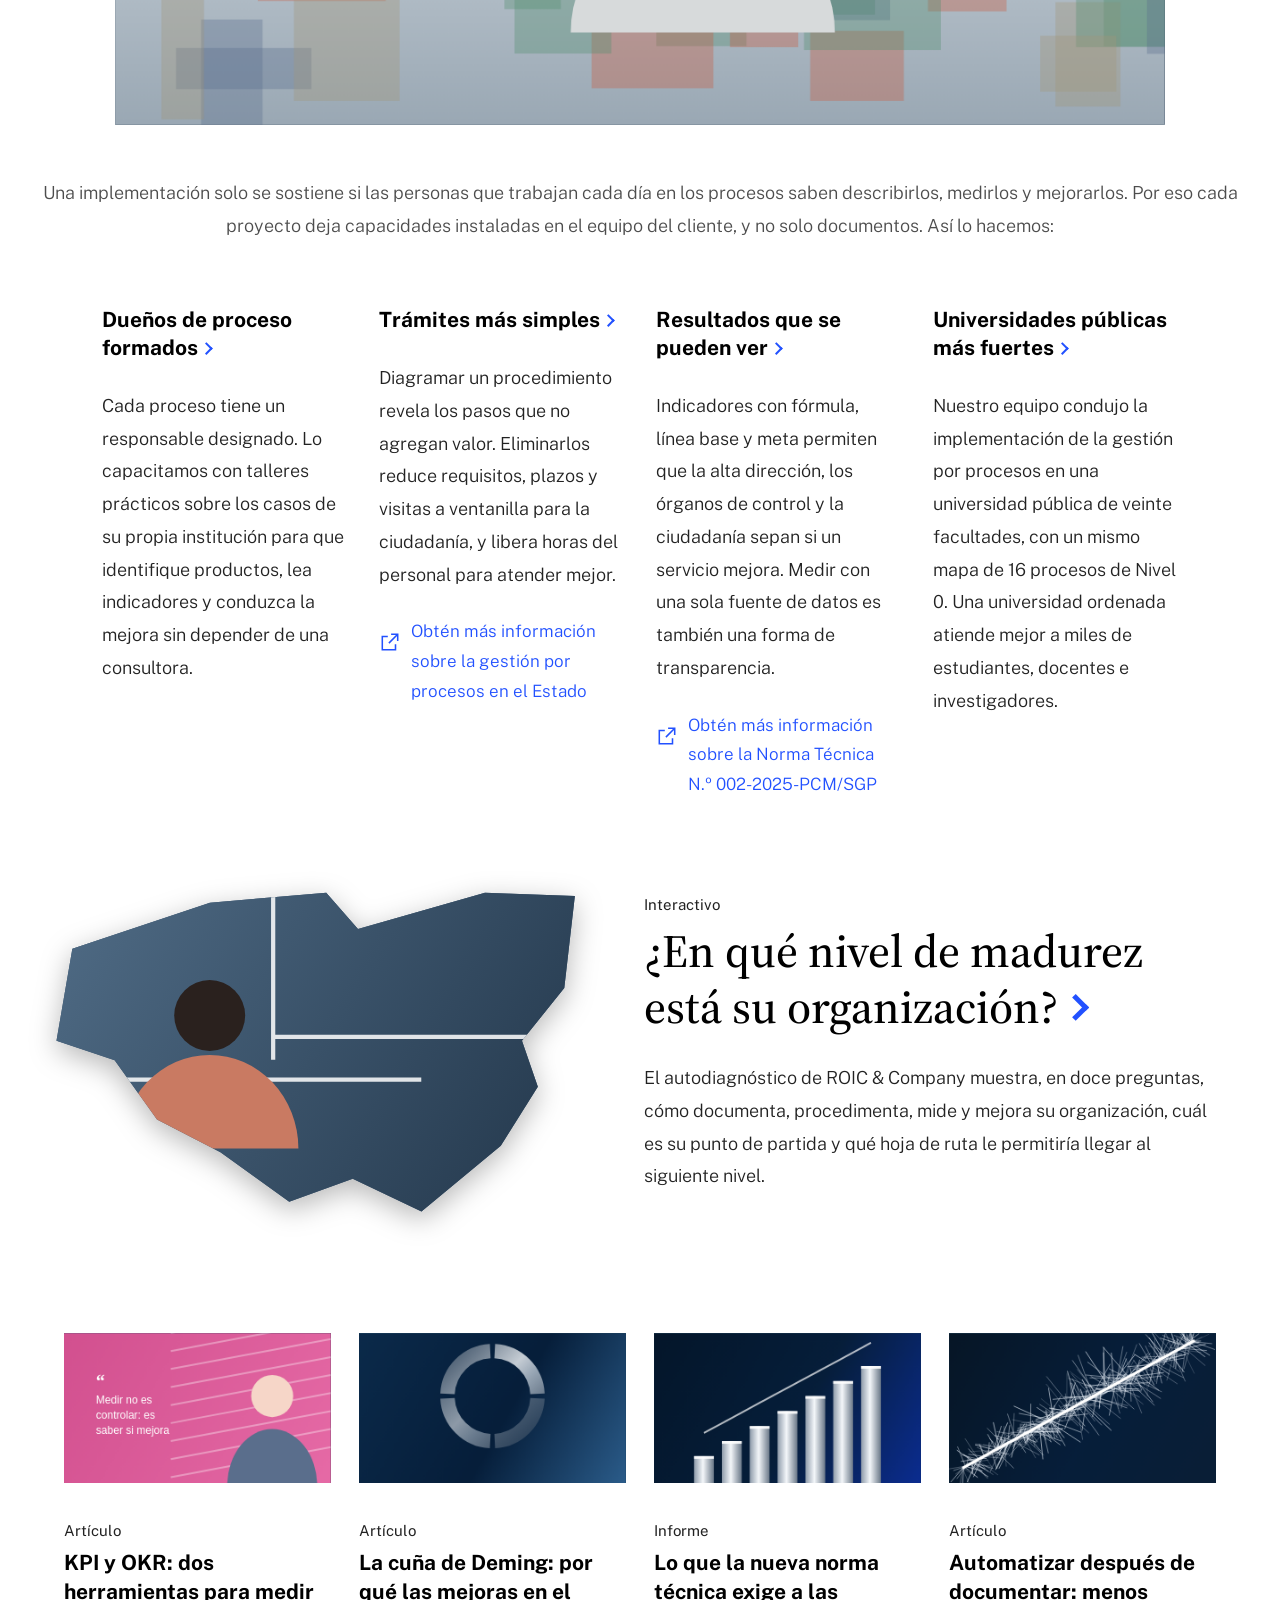
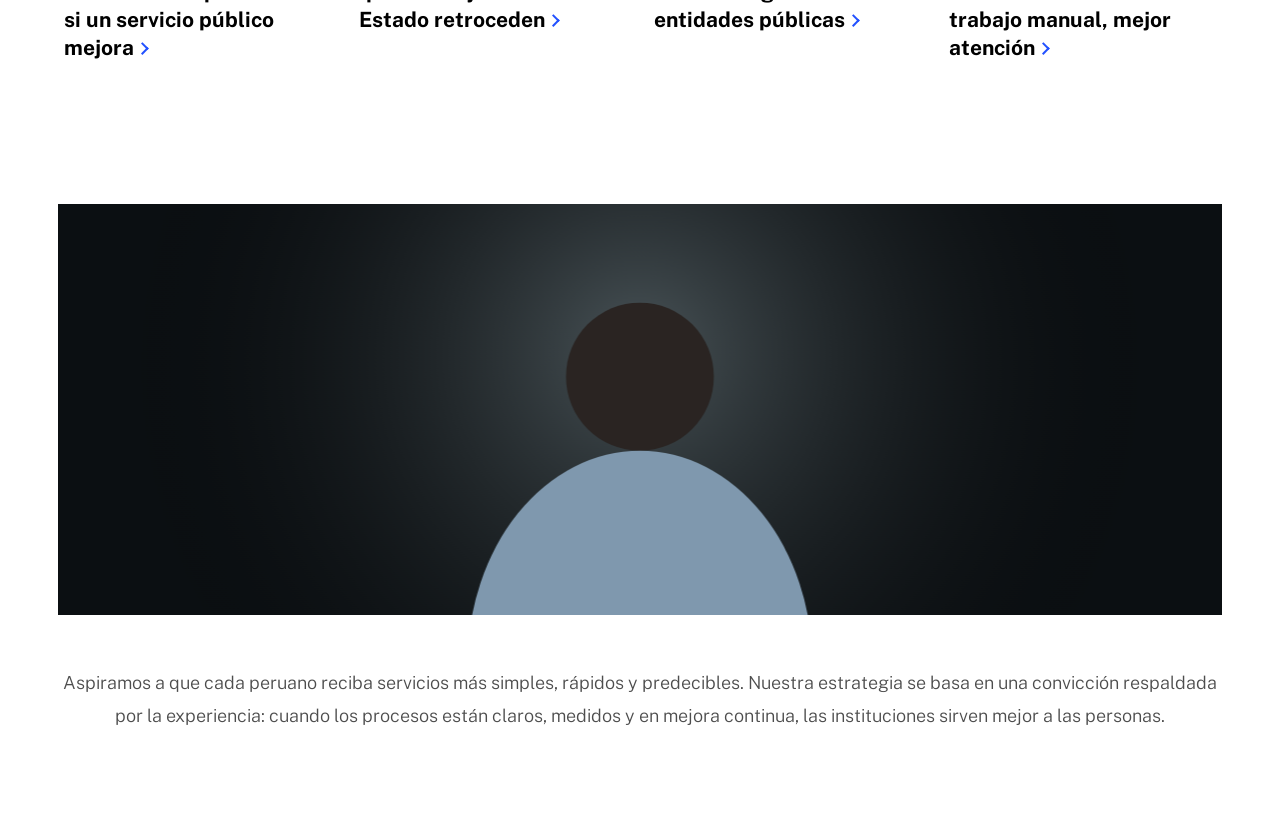
==== commit 865585b9: "Movimiento corporativo en todo el sitio, con reglas de skills de diseño Sistema de animación común a" ====
--- a/impacto.html
+++ b/impacto.html
@@ -247,6 +247,9 @@
 .side-logo img{width:240px;height:auto}
 @media (max-width:1279px){.logo img{height:48px}}
 </style>
+<link rel="stylesheet" href="movimiento.css">
+<script>/* Movimiento: oculta lo que va a aparecer al desplazarse antes de dibujar la página; si movimiento.js no llega, todo se muestra a los 3 s. */
+(function (d) { if ('IntersectionObserver' in window) { d.classList.add('rv'); if (matchMedia('(prefers-reduced-motion: reduce)').matches) d.classList.add('rv-suave'); setTimeout(function () { if (!d.classList.contains('rv-js')) d.classList.remove('rv'); }, 3000); } })(document.documentElement);</script>
 </head>
 <body>
 
@@ -619,12 +622,20 @@
     ['Cómo trabajamos', 'Modalidades: proyecto integral, por fase, acompañamiento, formación, tecnología', 'servicios.html#como-trabajamos'],
     ['Preguntas frecuentes', 'Costos, plazos, ISO 9001, herramientas, confidencialidad', 'servicios.html#preguntas'],
     ['Contáctanos', 'Solicitar una propuesta', 'servicios.html#contacto'],
-    ['Nuestra gente', 'José Antonio Chumacero, Álvaro Rojas, Isabel Flores, Oriol Romero, Luis Balarezo', 'index.html#gente'],
-    ['José Antonio Chumacero Calle', 'Gerente general · Doctor en Economía', 'persona.html?p=chumacero'],
-    ['Álvaro Rojas Carnero', 'Subgerente · Coordinación de proyectos', 'persona.html?p=rojas'],
-    ['Isabel Flores Huamani', 'Especialista en automatización de procesos', 'persona.html?p=flores'],
-    ['Oriol Romero Saavedra', 'Especialista en indicadores, KPI y OKR', 'persona.html?p=romero'],
-    ['Luis Balarezo', 'Desarrollador full stack, especialidad backend', 'persona.html?p=balarezo']
+    ['SIGPRO: excelencia operativa digitalizada', 'Estudio de caso: sistema de gestión por procesos y mejora continua automatizada', 'index.html#caso-sigpro'],
+    ['Un único mapa de procesos y 58 KPI', 'Fase 1 · Planificar: arquitectura de procesos bajo el marco APQC, objetivos SMART y OKR', 'index.html#caso-apqc'],
+    ['Procedimientos estandarizados con BPMN 2.0', 'Fase 2 · Hacer: diagramas de flujo y registro formal por proceso', 'index.html#caso-bpmn'],
+    ['Monitoreo integral en 300 oficinas', 'Fase 3 · Verificar: sistema de KPI por proceso', 'index.html#caso-kpi'],
+    ['Automatización de servicios con RPA', 'Fase 4 · Actuar: As-Is/To-Be, Google Workspace, UiPath y Power Automate', 'index.html#caso-rpa'],
+    ['Nuestra gente', 'Organigrama y equipo: José Antonio Chumacero, Alvaro Rojas, Karla Ñingle, Luis Balarezo, Isabel Flores, Ulises Vásquez, Oriol Romero, Daniela Ccansaya', 'index.html#gente'],
+    ['José Antonio Chumacero Calle', 'Managing Partner & Gerente General · Magíster en Economía', 'persona.html?p=chumacero'],
+    ['Alvaro Rojas Carnero', 'Engagement Manager & Subgerente de Operaciones y Estrategia Corporativa', 'persona.html?p=rojas'],
+    ['Karla Ñingle Saona', 'Consultora Junior de Proyectos · Área de Dirección de Proyectos', 'persona.html?p=ningle'],
+    ['Luis Balarezo Ramos', 'Líder de Transformación Digital y Programador Full Stack', 'persona.html?p=balarezo'],
+    ['Isabel Flores Huamani', 'Consultora Junior de Automatización · Área de Transformación Digital', 'persona.html?p=flores'],
+    ['Ulises Vásquez Gallardo', 'Consultor Junior de Innovación · Área de Transformación Digital', 'persona.html?p=vasquez'],
+    ['Oriol Romero Saavedra', 'Consultor Junior de Gestión por Procesos · Área de Procesos', 'persona.html?p=romero'],
+    ['Daniela Ccansaya Becerra', 'Consultora Junior de Comunicaciones · Área de Marketing y Comunicaciones', 'persona.html?p=ccansaya']
   ];
   var srch = $('#srch'), q = $('#q'), res = $('#srch-res'), none = $('#srch-none'), sBtn = $('#search-open');
   function norm(t) { return t.toLowerCase().normalize('NFD').replace(/[̀-ͯ]/g, ''); }
@@ -648,5 +659,6 @@
   });
 })();
 </script>
+<script src="movimiento.js"></script>
 </body>
 </html>
--- a/movimiento.css
+++ b/movimiento.css
@@ -0,0 +1,156 @@
+/* ==========================================================
+   MOVIMIENTO DE ROIC & COMPANY
+   Lo comparten las cinco páginas, junto con movimiento.js.
+   Sigue las reglas de animación de Emil Kowalski (skills «animate» y
+   «review-animations») y las de movimiento de Taste Skill; el detalle
+   está en .claude/skills/roic-movimiento/SKILL.md. En resumen:
+   - Solo se anima transform y opacity (y clip-path para descubrir imágenes).
+   - Entradas y salidas con ease-out fuerte; nunca ease-in.
+   - Lo que se mueve por la pantalla, con ease-in-out.
+   - Interfaz por debajo de 300 ms; las entradas de contenido, más largas.
+   - Escalonado de 70 ms; subida de 24 px; nada aparece desde scale(0).
+   - Efectos de ratón solo con ratón.
+   - Con «reducir movimiento»: menos y más suave, no nada. Se conservan
+     los fundidos y se quitan los desplazamientos.
+   ========================================================== */
+:root{
+  --m-out:cubic-bezier(.23,1,.32,1);
+  --m-in-out:cubic-bezier(.77,0,.175,1);
+  --m-entrada:700ms;
+  --rv-y:24px;
+  --rv-cortina:inset(100% 0 0 0);
+  --rv-zoom:1.12;
+  --m-acerca:1.06;
+}
+/* Movimiento reducido: mismas apariciones, solo con fundido. */
+html.rv-suave{--rv-y:0px;--rv-cortina:inset(0);--rv-zoom:1;--m-acerca:1;--m-entrada:450ms}
+
+/* ---------- 1. Aparición al desplazarse ----------
+   La clase .rv la pone un script en <head> (antes de dibujar la página) y
+   movimiento.js la confirma. Mantener esta lista igual a REVELAR en
+   movimiento.js. */
+.rv :is(
+  .intro p, .label, .feat > div:last-child, .cards .card, .cifras .cifra, .pgrid .person,
+  .wk-txt > *, .acard, .story, .fcard,
+  .im-txt > *, .im-intro > *, .im-cap, .im-cols article, .im-feat > div:last-child, .im-banner p,
+  .sec-head, .cap, .icard, .model, .team .person, .step, .sector, .rule, .qgroup,
+  .pf-txt > :not(h1), .pf-foto, .pf-body article > *, .pf-side, .pub, .mp
+):not(.rv-ok){opacity:0;transform:translate3d(0,var(--rv-y),0)}
+.rv :is(
+  .intro p, .label, .feat > div:last-child, .cards .card, .cifras .cifra, .pgrid .person,
+  .wk-txt > *, .acard, .story, .fcard,
+  .im-txt > *, .im-intro > *, .im-cap, .im-cols article, .im-feat > div:last-child, .im-banner p,
+  .sec-head, .cap, .icard, .model, .team .person, .step, .sector, .rule, .qgroup,
+  .pf-txt > :not(h1), .pf-foto, .pf-body article > *, .pf-side, .pub, .mp
+).rv-in{opacity:1;transform:none;transition:opacity var(--m-entrada) var(--m-out) var(--rv-d,0ms),transform var(--m-entrada) var(--m-out) var(--rv-d,0ms)}
+
+/* Imágenes: se descubren de abajo hacia arriba mientras la imagen se asienta. */
+.rv :is(.feat .media, .cards .media, .amedia, .fmedia, .im-wide, .pub-art):not(.rv-ok){clip-path:var(--rv-cortina);opacity:var(--rv-o,1)}
+.rv-suave :is(.feat .media, .cards .media, .amedia, .fmedia, .im-wide, .pub-art){--rv-o:0}
+.rv :is(.feat .media, .cards .media, .amedia, .fmedia, .im-wide, .pub-art):not(.rv-ok) > :is(img, canvas, svg){transform:scale(var(--rv-zoom))}
+.rv :is(.feat .media, .cards .media, .amedia, .fmedia, .im-wide, .pub-art).rv-in{clip-path:inset(0);opacity:1;transition:clip-path 900ms var(--m-out) var(--rv-d,0ms),opacity var(--m-entrada) var(--m-out) var(--rv-d,0ms)}
+.rv :is(.feat .media, .cards .media, .amedia, .fmedia, .im-wide, .pub-art).rv-in > :is(img, canvas, svg){transform:none;transition:transform 1.2s var(--m-out) var(--rv-d,0ms)}
+
+/* ---------- 2. Portada: título palabra por palabra, video y flecha ---------- */
+.rv .hero-txt h1:not(.m-partido){visibility:hidden}
+.m-pal{display:inline-block;overflow:hidden;vertical-align:top;padding:0 .04em .12em;margin:0 -.04em -.12em}
+.m-pal > span{display:inline-block;transform:translate3d(0,110%,0);transition:transform 900ms var(--m-out) var(--wd,0ms)}
+.m-listo .m-pal > span{transform:none}
+.rv .hero-txt > p{opacity:0;transition:opacity 700ms var(--m-out) 100ms}
+.rv .hero-txt.m-listo > p{opacity:1}
+/* Una sola imagen en movimiento: el video se acerca muy despacio. */
+.rv .hero .clip{transform:scale(var(--m-acerca));transition:opacity 1.1s var(--m-out),transform 12s linear}
+.rv .hero .clip.on{transform:scale(1)}
+@keyframes m-flecha{0%,100%{transform:translate3d(0,0,0)}50%{transform:translate3d(0,9px,0)}}
+.rv:not(.rv-suave) .down svg{animation:m-flecha 2.4s var(--m-in-out) infinite}
+
+/* ---------- 3. Encabezado: se esconde al bajar y vuelve al subir ---------- */
+.hdr,.mk-hdr{transition:transform 260ms var(--m-out),box-shadow 200ms ease}
+.m-bajo .hdr,.m-bajo .mk-hdr{box-shadow:0 10px 30px -18px rgba(5,28,44,.45)}
+.m-oculto .hdr,.m-oculto .mk-hdr{transform:translate3d(0,-100%,0)}
+/* Lo que se pega bajo el encabezado sube con él. */
+:is(.svc-tabs, .res, .faq .sec-head, .pf-side){transition:top 260ms var(--m-out)}
+.m-oculto :is(.svc-tabs, .res, .faq .sec-head, .pf-side){top:24px}
+
+/* Pestañas: una sola línea azul que se desliza hasta la pestaña señalada. */
+.m-ind{position:absolute;left:0;bottom:0;width:1px;height:4px;background:#2251FF;transform-origin:0 50%;pointer-events:none;opacity:0;transition:transform 280ms var(--m-in-out),opacity 150ms ease}
+.m-ind.m-vis{opacity:1}
+.con-ind :is(.tabs, .mk-tabs) a[aria-current="page"]::after{display:none}
+
+/* Progreso de lectura, arriba de la pantalla. */
+.m-progreso{position:fixed;left:0;top:0;z-index:300;width:100%;height:3px;background:#2251FF;transform:scaleX(0);transform-origin:0 50%;pointer-events:none}
+
+/* ---------- 4. Respuesta al ratón y al toque ---------- */
+.chev-r{transition:transform 200ms ease}
+/* Al presionar un botón, se hunde un poco (scale independiente de transform). */
+:is(.btn, .cta, .pause, .cs-x){transition-property:background-color,color,border-color,scale;transition-duration:200ms,200ms,200ms,140ms;transition-timing-function:ease,ease,ease,var(--m-out)}
+:is(.btn, .cta, .pause, .cs-x):active{scale:.97}
+@media (hover:hover) and (pointer:fine){
+  :is(.feat .media, .cards .media, .amedia, .fmedia, .story, .im-shape, .pub-art) > :is(img, canvas, svg){transition:transform 500ms ease}
+  :is(.feat:hover .media, .card:hover .media, .acard:hover .amedia, .fcard:hover .fmedia, .pub:hover .pub-art) > :is(img, canvas, svg),
+  .story:hover > :is(img, canvas){transform:scale(1.035)}
+  a:hover .chev-r,.card:hover .chev-r,.pub:hover .chev-r{transform:translate3d(4px,0,0) rotate(45deg)}
+  .org-p,.org-box{transition:box-shadow 200ms ease,transform 200ms ease}
+  .org-p:hover,.org-box:hover{transform:translate3d(0,-3px,0)}
+  .person .avatar img,.mp .av img{transition:transform 500ms ease}
+  .person:hover .avatar img,.mp:hover .av img{transform:scale(1.05)}
+}
+
+/* ---------- 5. Cifras con contador ---------- */
+.cifras{background:#051C2C;color:#fff;padding:clamp(56px,7vw,96px) clamp(16px,6vw,100px)}
+.cifras-in{max-width:1360px;margin-inline:auto}
+.cifras .label{color:#AFC2FF;margin-bottom:clamp(36px,4vw,56px)}
+.cifras-grid{list-style:none;margin:0;padding:0;display:grid;grid-template-columns:repeat(4,minmax(0,1fr));gap:clamp(24px,3vw,48px)}
+.cifra{border-top:1px solid rgba(175,194,255,.35);padding-top:24px}
+.cifra b{display:block;font-family:"Source Serif 4",Georgia,serif;font-weight:700;font-size:clamp(56px,6vw,92px);line-height:1;letter-spacing:-.02em;font-variant-numeric:tabular-nums lining-nums}
+.cifra > span{display:block;margin-top:16px;font-size:clamp(16px,1.2vw,18px);line-height:1.55;color:#C9D4EA;max-width:30ch}
+.cifras-nota{margin-top:clamp(32px,4vw,48px);font-size:14px;color:#8FA3C4}
+@media (max-width:1000px){.cifras-grid{grid-template-columns:repeat(2,minmax(0,1fr))}}
+@media (max-width:520px){.cifras-grid{grid-template-columns:minmax(0,1fr)}}
+
+/* ---------- 6. Organigrama: las líneas se dibujan y las cajas aparecen ---------- */
+.rv .org :is(.org-box, .org-ah, .org-p):not(.rv-ok){opacity:0;transform:translate3d(0,calc(var(--rv-y) * .75),0)}
+.rv .org.org-in :is(.org-box, .org-ah, .org-p):not(.rv-ok){opacity:1;transform:none;transition:opacity 600ms var(--m-out) var(--od,0ms),transform 600ms var(--m-out) var(--od,0ms)}
+.rv:not(.rv-suave) .org :is(.org-top, .org-area, .org-ps)::before,
+.rv:not(.rv-suave) .org .org-top::after,
+.rv:not(.rv-suave) .org .org-team li::before,
+.rv:not(.rv-suave) .org .org-team li::after{transform:scaleY(0);transform-origin:50% 0}
+.rv:not(.rv-suave) .org .org-area::after{transform:scaleX(0);transform-origin:50% 50%}
+.rv:not(.rv-suave) .org.org-in :is(.org-top, .org-area, .org-ps)::before,
+.rv:not(.rv-suave) .org.org-in :is(.org-top, .org-area)::after,
+.rv:not(.rv-suave) .org.org-in .org-team li::before,
+.rv:not(.rv-suave) .org.org-in .org-team li::after{transform:none;transition:transform 550ms var(--m-in-out) var(--ld,0ms)}
+
+/* ---------- 7. Fichas y artículos que se abren (modales: centrados) ---------- */
+dialog:is(.cs, .reader){opacity:0;transform:translate3d(0,8px,0) scale(.97);transition:opacity 160ms var(--m-out),transform 160ms var(--m-out),overlay 160ms allow-discrete,display 160ms allow-discrete}
+dialog:is(.cs, .reader)[open]{opacity:1;transform:none;transition:opacity 220ms var(--m-out),transform 300ms var(--m-out),overlay 300ms allow-discrete,display 300ms allow-discrete}
+@starting-style{dialog:is(.cs, .reader)[open]{opacity:0;transform:translate3d(0,8px,0) scale(.97)}}
+dialog:is(.cs, .reader)::backdrop{opacity:0;transition:opacity 220ms ease,overlay 220ms allow-discrete,display 220ms allow-discrete}
+dialog:is(.cs, .reader)[open]::backdrop{opacity:1}
+@starting-style{dialog:is(.cs, .reader)[open]::backdrop{opacity:0}}
+
+/* ---------- 8. Paso de una página a otra ---------- */
+@view-transition{navigation:auto}
+.hdr,.mk-hdr{view-transition-name:encabezado}
+::view-transition-old(root){animation:160ms var(--m-out) both m-sale}
+::view-transition-new(root){animation:420ms var(--m-out) both m-entra}
+::view-transition-group(nombre){animation-duration:500ms;animation-timing-function:var(--m-in-out)}
+@keyframes m-sale{to{opacity:0}}
+@keyframes m-entra{from{opacity:0;transform:translate3d(0,12px,0)}}
+
+/* ---------- 9. Movimiento reducido: se quitan los desplazamientos ---------- */
+@media (prefers-reduced-motion:reduce){
+  @keyframes m-entra{from{opacity:0}}
+  .m-pal > span{transform:none!important;transition:none!important}
+  .hdr,.mk-hdr,:is(.svc-tabs, .res, .faq .sec-head, .pf-side){transition:none!important}
+  .m-oculto .hdr,.m-oculto .mk-hdr{transform:none}
+  .m-oculto :is(.svc-tabs, .res, .faq .sec-head, .pf-side){top:calc(var(--hdr) + 24px)}
+  .m-ind{transition:opacity 150ms ease}
+  dialog:is(.cs, .reader),dialog:is(.cs, .reader)[open]{transform:none}
+  @starting-style{dialog:is(.cs, .reader)[open]{transform:none}}
+  :is(.btn, .cta, .pause, .cs-x):active{scale:1}
+}
+@media print{
+  .rv *{opacity:1!important;transform:none!important;clip-path:none!important}
+  .m-progreso,.m-ind{display:none}
+}
